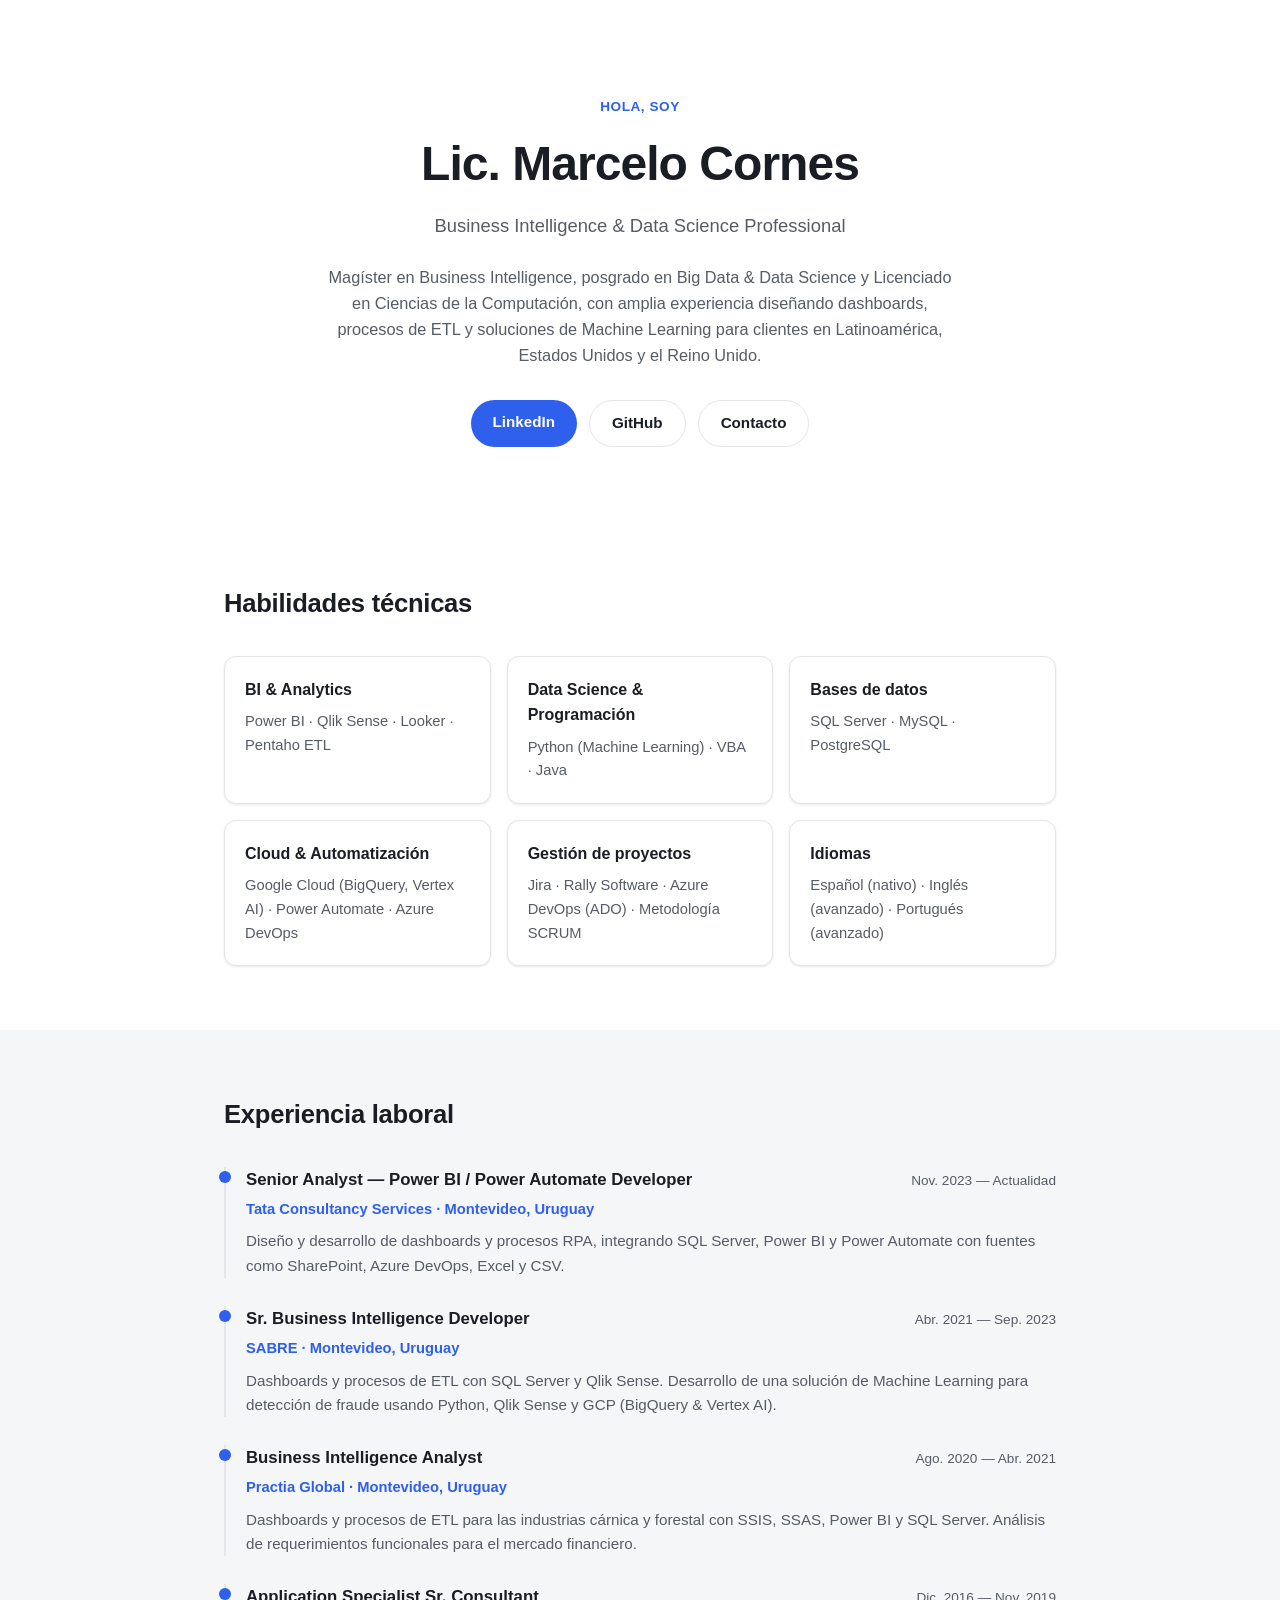
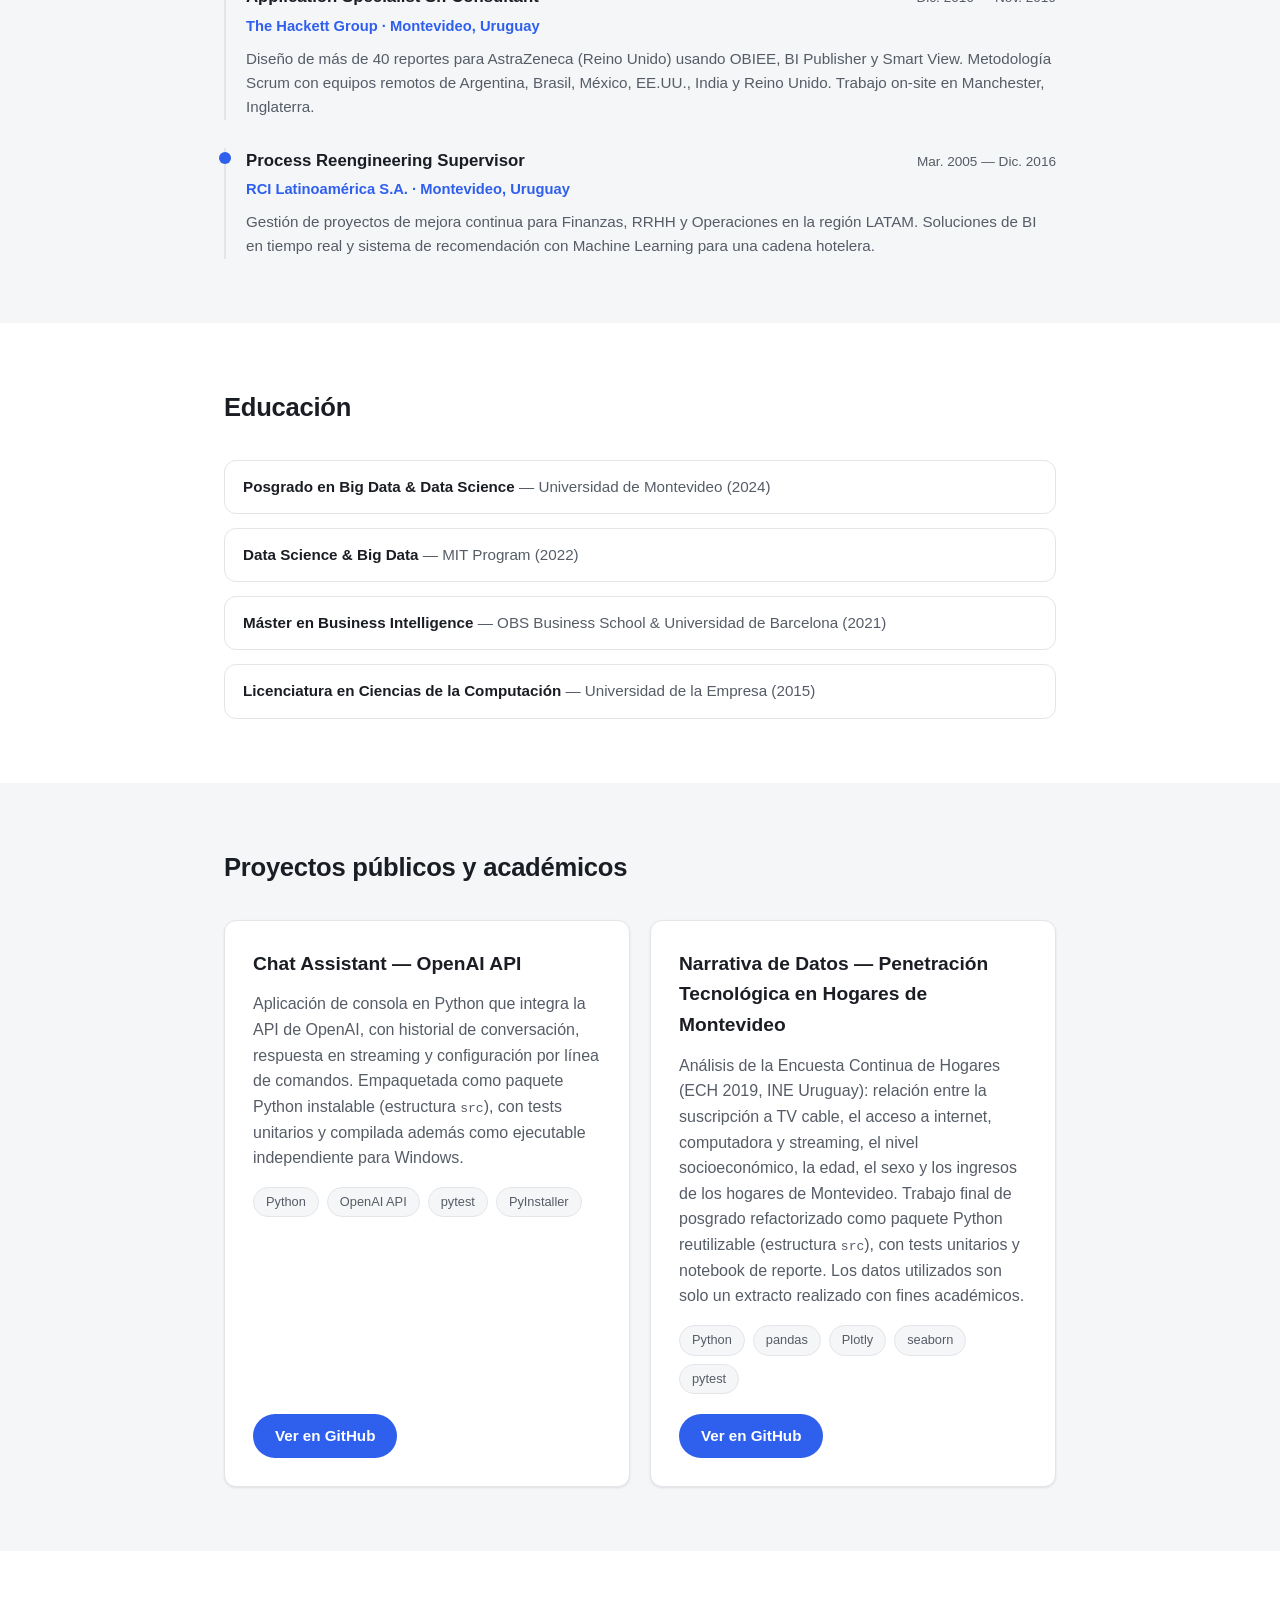
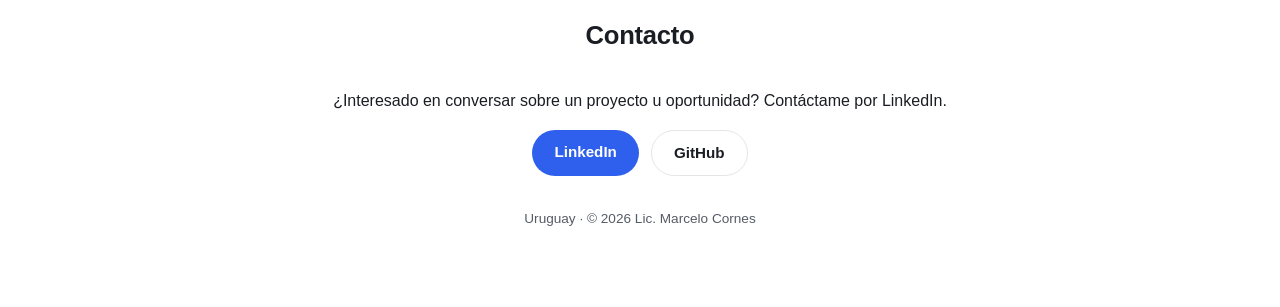
==== index.html @ 31947167 "Update Narrativa de Datos project title and note academic data extract" ====
<!doctype html>
<html lang="es">
<head>
<meta charset="UTF-8" />
<meta name="viewport" content="width=device-width, initial-scale=1.0" />
<title>Lic. Marcelo Cornes — Business Intelligence & Data Science</title>
<meta name="description" content="Portafolio profesional de Lic. Marcelo Cornes — Business Intelligence, Data Science y desarrollo de soluciones de datos." />
<link rel="stylesheet" href="style.css" />
</head>
<body>

<header class="hero">
  <div class="container">
    <p class="eyebrow">Hola, soy</p>
    <h1>Lic. Marcelo Cornes</h1>
    <p class="role">Business Intelligence &amp; Data Science Professional</p>
    <p class="bio">
      Magíster en Business Intelligence, posgrado en Big Data &amp; Data Science y Licenciado en
      Ciencias de la Computación, con amplia experiencia diseñando dashboards,
      procesos de ETL y soluciones de Machine Learning para clientes en Latinoamérica,
      Estados Unidos y el Reino Unido.
    </p>
    <div class="cta">
      <a class="btn btn-primary" href="https://www.linkedin.com/in/lic-marcelo-cornes-20031959" target="_blank" rel="noopener">LinkedIn</a>
      <a class="btn btn-secondary" href="https://github.com/testa10" target="_blank" rel="noopener">GitHub</a>
      <a class="btn btn-secondary" href="#contacto">Contacto</a>
    </div>
  </div>
</header>

<main>

  <section id="skills" class="section">
    <div class="container">
      <h2>Habilidades técnicas</h2>
      <div class="skills-grid">
        <div class="skill-card">
          <h3>BI &amp; Analytics</h3>
          <p>Power BI · Qlik Sense · Looker · Pentaho ETL</p>
        </div>
        <div class="skill-card">
          <h3>Data Science &amp; Programación</h3>
          <p>Python (Machine Learning) · VBA · Java</p>
        </div>
        <div class="skill-card">
          <h3>Bases de datos</h3>
          <p>SQL Server · MySQL · PostgreSQL</p>
        </div>
        <div class="skill-card">
          <h3>Cloud &amp; Automatización</h3>
          <p>Google Cloud (BigQuery, Vertex AI) · Power Automate · Azure DevOps</p>
        </div>
        <div class="skill-card">
          <h3>Gestión de proyectos</h3>
          <p>Jira · Rally Software · Azure DevOps (ADO) · Metodología SCRUM</p>
        </div>
        <div class="skill-card">
          <h3>Idiomas</h3>
          <p>Español (nativo) · Inglés (avanzado) · Portugués (avanzado)</p>
        </div>
      </div>
    </div>
  </section>

  <section id="experience" class="section alt">
    <div class="container">
      <h2>Experiencia laboral</h2>
      <div class="timeline">

        <div class="timeline-item">
          <div class="timeline-header">
            <h3>Senior Analyst — Power BI / Power Automate Developer</h3>
            <span class="timeline-date">Nov. 2023 — Actualidad</span>
          </div>
          <p class="timeline-company">Tata Consultancy Services · Montevideo, Uruguay</p>
          <p>Diseño y desarrollo de dashboards y procesos RPA, integrando SQL Server, Power BI y
             Power Automate con fuentes como SharePoint, Azure DevOps, Excel y CSV.</p>
        </div>

        <div class="timeline-item">
          <div class="timeline-header">
            <h3>Sr. Business Intelligence Developer</h3>
            <span class="timeline-date">Abr. 2021 — Sep. 2023</span>
          </div>
          <p class="timeline-company">SABRE · Montevideo, Uruguay</p>
          <p>Dashboards y procesos de ETL con SQL Server y Qlik Sense. Desarrollo de una solución de
             Machine Learning para detección de fraude usando Python, Qlik Sense y GCP
             (BigQuery &amp; Vertex AI).</p>
        </div>

        <div class="timeline-item">
          <div class="timeline-header">
            <h3>Business Intelligence Analyst</h3>
            <span class="timeline-date">Ago. 2020 — Abr. 2021</span>
          </div>
          <p class="timeline-company">Practia Global · Montevideo, Uruguay</p>
          <p>Dashboards y procesos de ETL para las industrias cárnica y forestal con SSIS, SSAS,
             Power BI y SQL Server. Análisis de requerimientos funcionales para el mercado financiero.</p>
        </div>

        <div class="timeline-item">
          <div class="timeline-header">
            <h3>Application Specialist Sr. Consultant</h3>
            <span class="timeline-date">Dic. 2016 — Nov. 2019</span>
          </div>
          <p class="timeline-company">The Hackett Group · Montevideo, Uruguay</p>
          <p>Diseño de más de 40 reportes para AstraZeneca (Reino Unido) usando OBIEE, BI Publisher
             y Smart View. Metodología Scrum con equipos remotos de Argentina, Brasil, México,
             EE.UU., India y Reino Unido. Trabajo on-site en Manchester, Inglaterra.</p>
        </div>

        <div class="timeline-item">
          <div class="timeline-header">
            <h3>Process Reengineering Supervisor</h3>
            <span class="timeline-date">Mar. 2005 — Dic. 2016</span>
          </div>
          <p class="timeline-company">RCI Latinoamérica S.A. · Montevideo, Uruguay</p>
          <p>Gestión de proyectos de mejora continua para Finanzas, RRHH y Operaciones en la región
             LATAM. Soluciones de BI en tiempo real y sistema de recomendación con Machine Learning
             para una cadena hotelera.</p>
        </div>

      </div>
    </div>
  </section>

  <section id="education" class="section">
    <div class="container">
      <h2>Educación</h2>
      <ul class="education-list">
        <li><strong>Posgrado en Big Data &amp; Data Science</strong> — Universidad de Montevideo (2024)</li>
        <li><strong>Data Science &amp; Big Data</strong> — MIT Program (2022)</li>
        <li><strong>Máster en Business Intelligence</strong> — OBS Business School &amp; Universidad de Barcelona (2021)</li>
        <li><strong>Licenciatura en Ciencias de la Computación</strong> — Universidad de la Empresa (2015)</li>
      </ul>
    </div>
  </section>

  <section id="projects" class="section alt">
    <div class="container">
      <h2>Proyectos públicos y académicos</h2>
      <div class="projects-grid">

        <div class="project-card">
          <h3>Chat Assistant — OpenAI API</h3>
          <p>
            Aplicación de consola en Python que integra la API de OpenAI, con historial de
            conversación, respuesta en streaming y configuración por línea de comandos.
            Empaquetada como paquete Python instalable (estructura <code>src</code>), con tests
            unitarios y compilada además como ejecutable independiente para Windows.
          </p>
          <div class="tags">
            <span>Python</span>
            <span>OpenAI API</span>
            <span>pytest</span>
            <span>PyInstaller</span>
          </div>
          <a class="btn btn-primary" href="https://github.com/testa10/open_ai_chat_assistant" target="_blank" rel="noopener">
            Ver en GitHub
          </a>
        </div>

        <div class="project-card">
          <h3>Narrativa de Datos — Penetración Tecnológica en Hogares de Montevideo</h3>
          <p>
            Análisis de la Encuesta Continua de Hogares (ECH 2019, INE Uruguay): relación entre
            la suscripción a TV cable, el acceso a internet, computadora y streaming, el nivel
            socioeconómico, la edad, el sexo y los ingresos de los hogares de Montevideo. Trabajo
            final de posgrado refactorizado como paquete Python reutilizable (estructura <code>src</code>),
            con tests unitarios y notebook de reporte. Los datos utilizados son solo un extracto
            realizado con fines académicos.
          </p>
          <div class="tags">
            <span>Python</span>
            <span>pandas</span>
            <span>Plotly</span>
            <span>seaborn</span>
            <span>pytest</span>
          </div>
          <a class="btn btn-primary" href="https://github.com/testa10/narrativa-datos" target="_blank" rel="noopener">
            Ver en GitHub
          </a>
        </div>

      </div>
    </div>
  </section>

</main>

<footer id="contacto" class="section">
  <div class="container">
    <h2>Contacto</h2>
    <p>¿Interesado en conversar sobre un proyecto u oportunidad? Contáctame por LinkedIn.</p>
    <div class="cta">
      <a class="btn btn-primary" href="https://www.linkedin.com/in/lic-marcelo-cornes-20031959" target="_blank" rel="noopener">LinkedIn</a>
      <a class="btn btn-secondary" href="https://github.com/testa10" target="_blank" rel="noopener">GitHub</a>
    </div>
    <p class="footer-note">Uruguay · &copy; <span id="year"></span> Lic. Marcelo Cornes</p>
  </div>
</footer>

<script>
  document.getElementById("year").textContent = new Date().getFullYear();
</script>

</body>
</html>
---- style.css ----
:root {
  --bg: #ffffff;
  --bg-alt: #f5f6f8;
  --text: #1a1d23;
  --text-muted: #565c66;
  --accent: #2f5fed;
  --accent-text: #ffffff;
  --border: #e3e5e9;
  --card-bg: #ffffff;
  --shadow: 0 1px 3px rgba(0, 0, 0, 0.06), 0 1px 2px rgba(0, 0, 0, 0.04);
  --radius: 12px;
  --max-width: 880px;
}

@media (prefers-color-scheme: dark) {
  :root {
    --bg: #0f1115;
    --bg-alt: #161922;
    --text: #eceef2;
    --text-muted: #a2a8b4;
    --accent: #6b8cff;
    --accent-text: #0f1115;
    --border: #262a35;
    --card-bg: #1a1e28;
    --shadow: 0 1px 3px rgba(0, 0, 0, 0.4), 0 1px 2px rgba(0, 0, 0, 0.3);
  }
}

* {
  box-sizing: border-box;
}

html {
  scroll-behavior: smooth;
}

body {
  margin: 0;
  font-family: -apple-system, BlinkMacSystemFont, "Segoe UI", Roboto, Helvetica, Arial, sans-serif;
  background: var(--bg);
  color: var(--text);
  line-height: 1.6;
  -webkit-font-smoothing: antialiased;
}

.container {
  max-width: var(--max-width);
  margin: 0 auto;
  padding: 0 24px;
}

/* Hero */

.hero {
  padding: 96px 0 72px;
  text-align: center;
}

.eyebrow {
  color: var(--accent);
  font-weight: 600;
  letter-spacing: 0.04em;
  text-transform: uppercase;
  font-size: 0.85rem;
  margin: 0 0 8px;
}

.hero h1 {
  font-size: clamp(2rem, 5vw, 3rem);
  margin: 0 0 8px;
  font-weight: 700;
  letter-spacing: -0.02em;
}

.role {
  font-size: 1.15rem;
  color: var(--text-muted);
  margin: 0 0 24px;
  font-weight: 500;
}

.bio {
  max-width: 640px;
  margin: 0 auto 32px;
  color: var(--text-muted);
  font-size: 1.02rem;
}

.cta {
  display: flex;
  gap: 12px;
  justify-content: center;
  flex-wrap: wrap;
}

.btn {
  display: inline-block;
  padding: 10px 22px;
  border-radius: 999px;
  text-decoration: none;
  font-weight: 600;
  font-size: 0.95rem;
  transition: transform 0.15s ease, opacity 0.15s ease;
}

.btn:hover {
  transform: translateY(-1px);
  opacity: 0.92;
}

.btn-primary {
  background: var(--accent);
  color: var(--accent-text);
}

.btn-secondary {
  background: transparent;
  color: var(--text);
  border: 1px solid var(--border);
}

/* Sections */

.section {
  padding: 64px 0;
}

.section.alt {
  background: var(--bg-alt);
}

.section h2 {
  font-size: 1.6rem;
  margin: 0 0 32px;
  font-weight: 700;
  letter-spacing: -0.01em;
}

/* Skills */

.skills-grid {
  display: grid;
  grid-template-columns: repeat(auto-fit, minmax(220px, 1fr));
  gap: 16px;
}

.skill-card {
  background: var(--card-bg);
  border: 1px solid var(--border);
  border-radius: var(--radius);
  padding: 20px;
  box-shadow: var(--shadow);
}

.skill-card h3 {
  margin: 0 0 8px;
  font-size: 1rem;
  font-weight: 600;
}

.skill-card p {
  margin: 0;
  color: var(--text-muted);
  font-size: 0.92rem;
}

/* Timeline */

.timeline {
  display: flex;
  flex-direction: column;
  gap: 28px;
}

.timeline-item {
  border-left: 2px solid var(--border);
  padding-left: 20px;
  position: relative;
}

.timeline-item::before {
  content: "";
  position: absolute;
  left: -7px;
  top: 4px;
  width: 12px;
  height: 12px;
  border-radius: 50%;
  background: var(--accent);
}

.timeline-header {
  display: flex;
  flex-wrap: wrap;
  justify-content: space-between;
  align-items: baseline;
  gap: 8px;
}

.timeline-header h3 {
  margin: 0;
  font-size: 1.05rem;
  font-weight: 600;
}

.timeline-date {
  color: var(--text-muted);
  font-size: 0.85rem;
  white-space: nowrap;
}

.timeline-company {
  margin: 4px 0 8px;
  color: var(--accent);
  font-weight: 600;
  font-size: 0.92rem;
}

.timeline-item p:not(.timeline-company) {
  margin: 0;
  color: var(--text-muted);
  font-size: 0.95rem;
}

/* Education */

.education-list {
  list-style: none;
  margin: 0;
  padding: 0;
  display: flex;
  flex-direction: column;
  gap: 14px;
}

.education-list li {
  padding: 14px 18px;
  background: var(--card-bg);
  border: 1px solid var(--border);
  border-radius: var(--radius);
  font-size: 0.95rem;
  color: var(--text-muted);
}

.education-list strong {
  color: var(--text);
}

/* Project cards */

.projects-grid {
  display: grid;
  grid-template-columns: repeat(auto-fit, minmax(320px, 1fr));
  gap: 20px;
}

.project-card {
  background: var(--card-bg);
  border: 1px solid var(--border);
  border-radius: var(--radius);
  padding: 28px;
  box-shadow: var(--shadow);
  display: flex;
  flex-direction: column;
}

.project-card .btn {
  align-self: flex-start;
  margin-top: auto;
}

.project-card h3 {
  margin: 0 0 12px;
  font-size: 1.2rem;
}

.project-card p {
  color: var(--text-muted);
  margin: 0 0 16px;
}

.tags {
  display: flex;
  flex-wrap: wrap;
  gap: 8px;
  margin-bottom: 20px;
}

.tags span {
  background: var(--bg-alt);
  border: 1px solid var(--border);
  padding: 4px 12px;
  border-radius: 999px;
  font-size: 0.8rem;
  color: var(--text-muted);
}

/* Footer */

footer {
  text-align: center;
}

.footer-note {
  margin-top: 32px;
  color: var(--text-muted);
  font-size: 0.85rem;
}
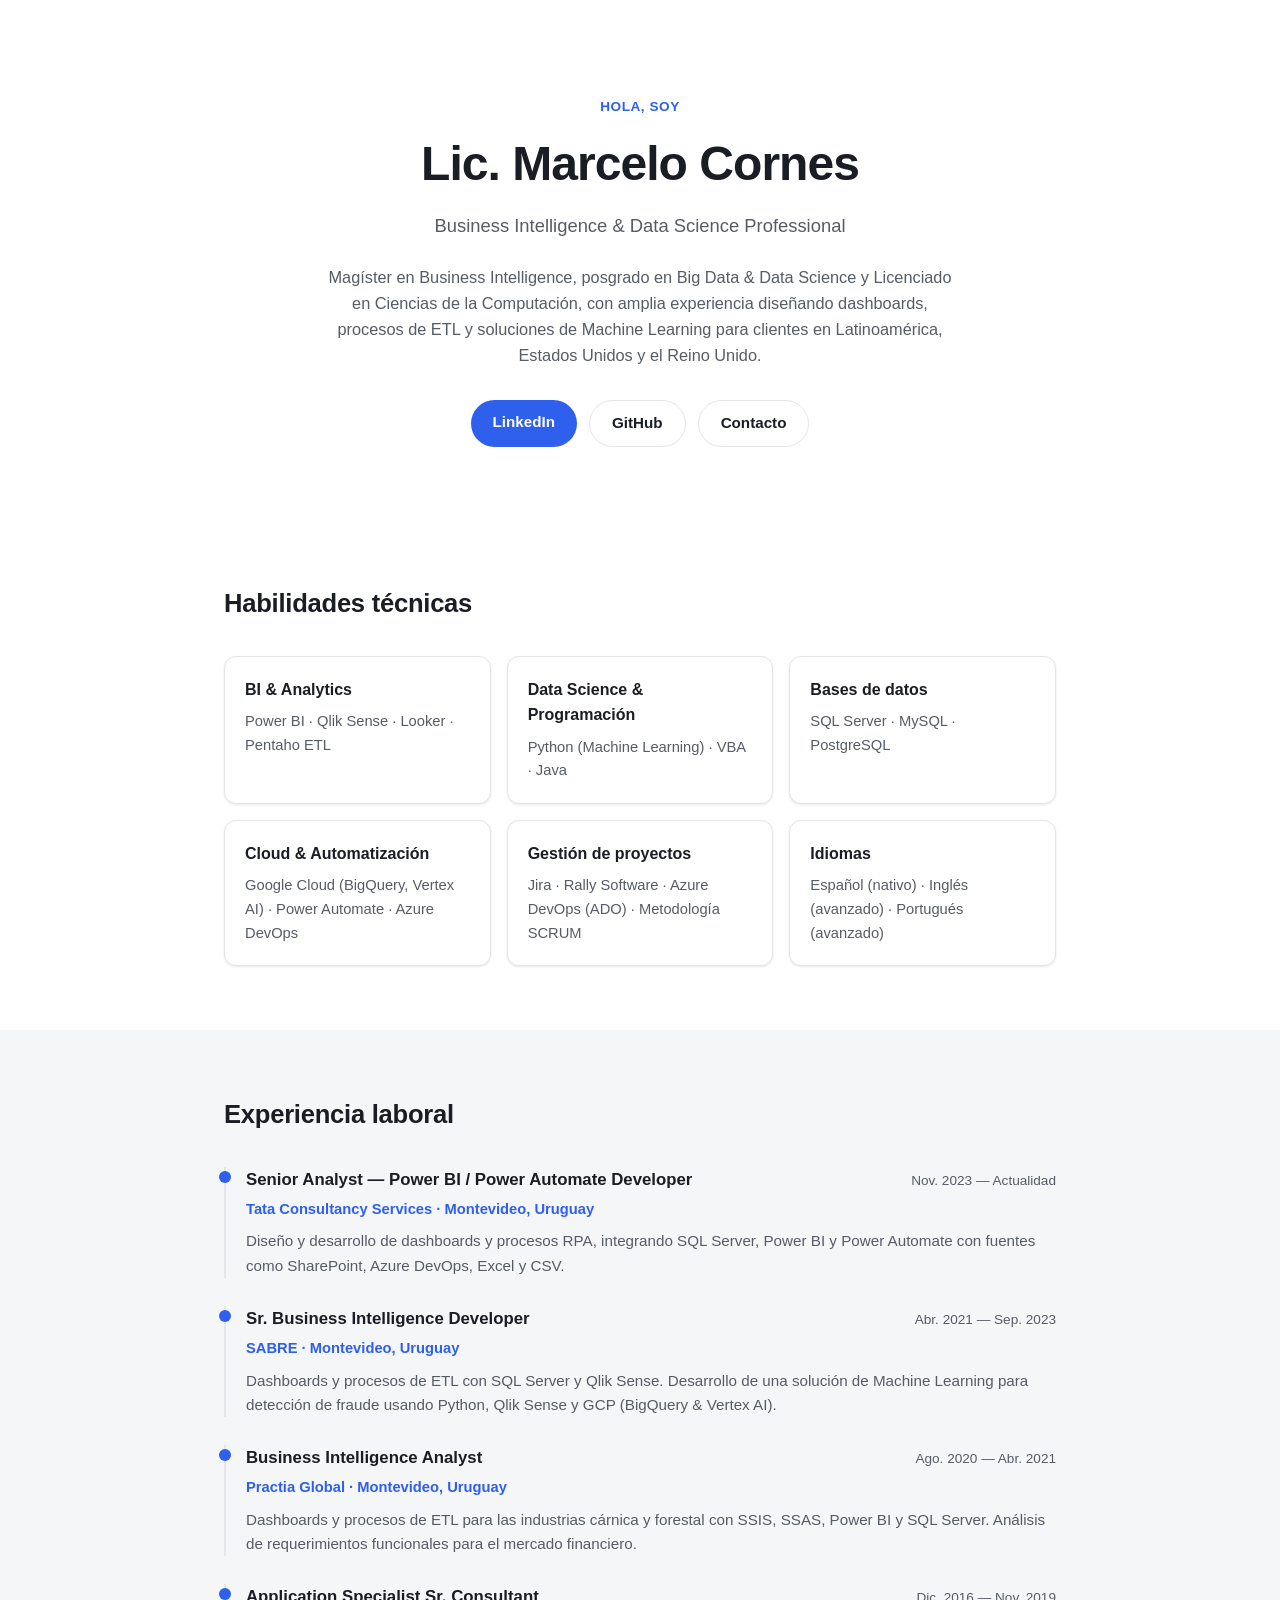
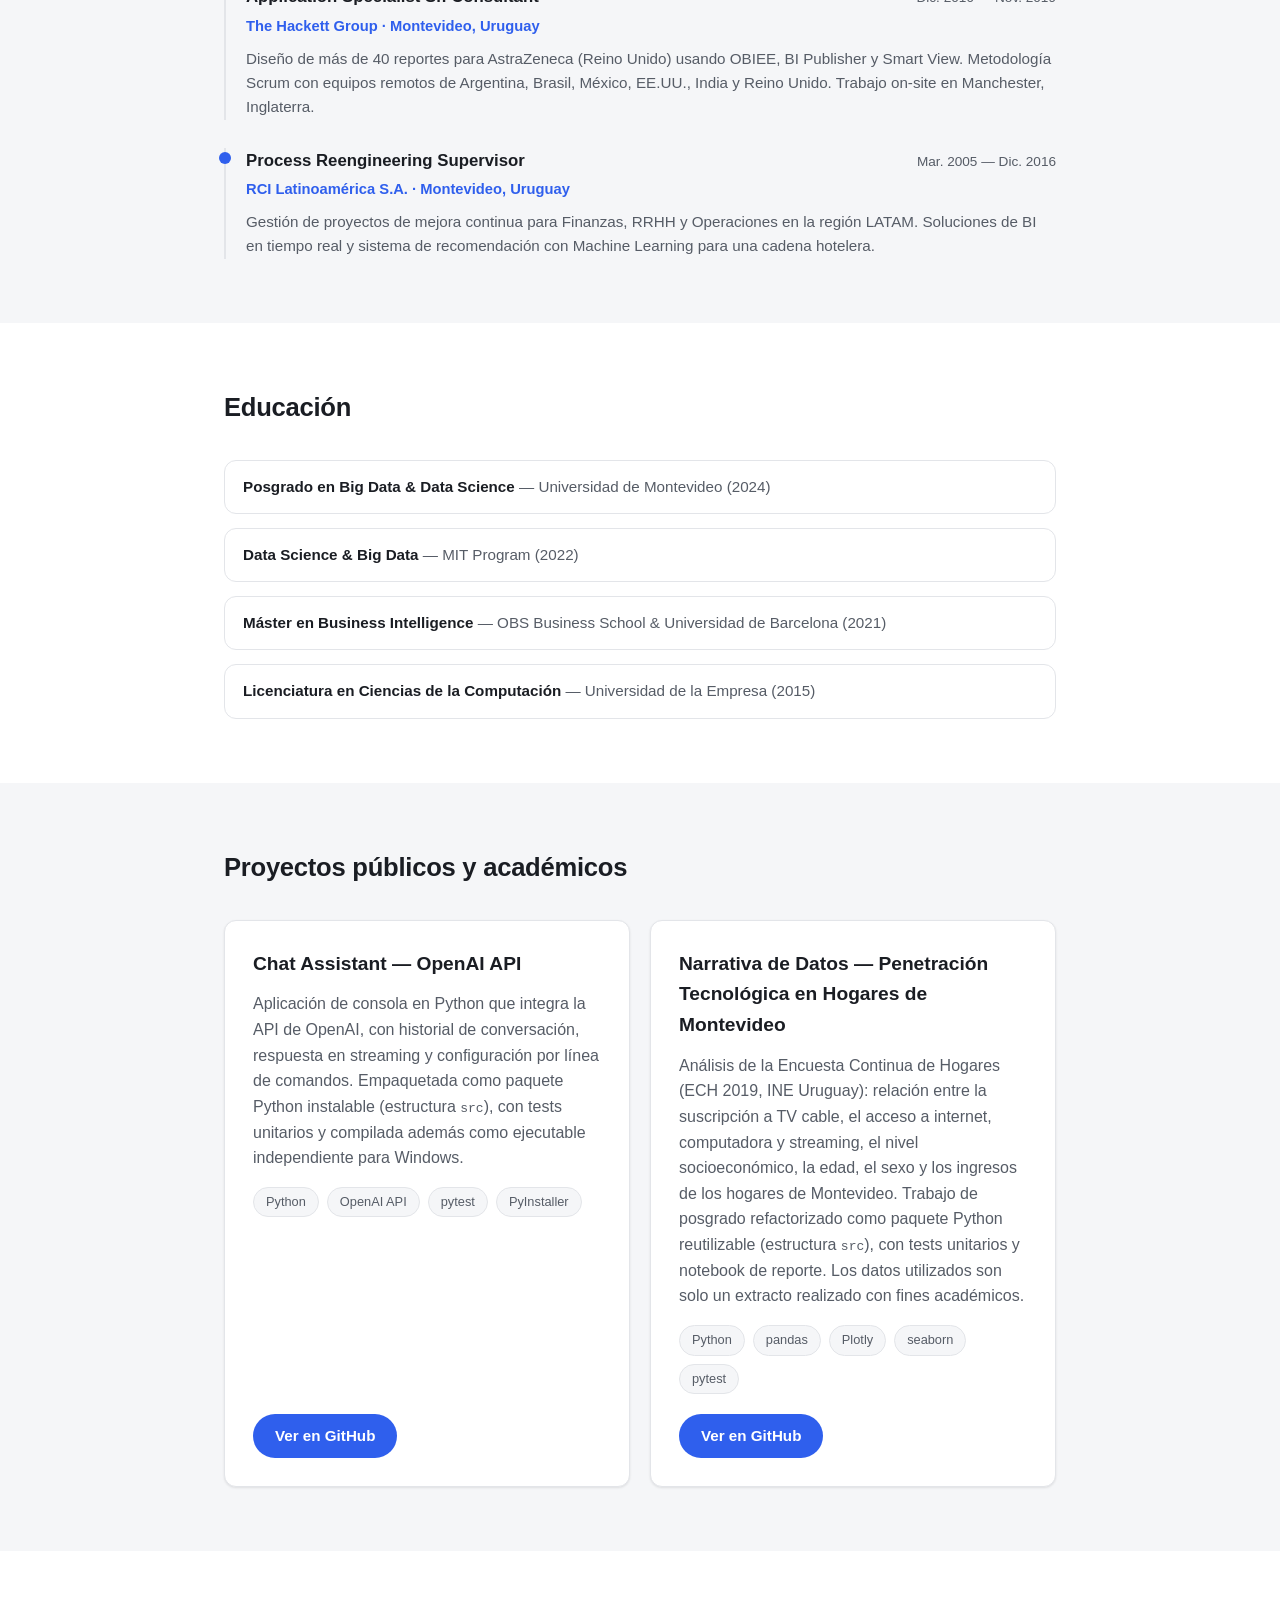
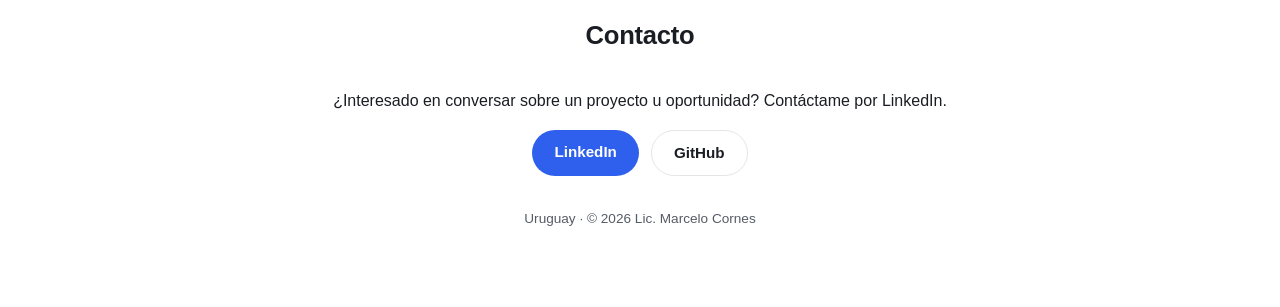
==== commit fef91132: "Cambiar 'trabajo final de posgrado' por 'trabajo de posgrado' en la descripcion" ====
--- a/index.html
+++ b/index.html
@@ -166,7 +166,7 @@
             Análisis de la Encuesta Continua de Hogares (ECH 2019, INE Uruguay): relación entre
             la suscripción a TV cable, el acceso a internet, computadora y streaming, el nivel
             socioeconómico, la edad, el sexo y los ingresos de los hogares de Montevideo. Trabajo
-            final de posgrado refactorizado como paquete Python reutilizable (estructura <code>src</code>),
+            de posgrado refactorizado como paquete Python reutilizable (estructura <code>src</code>),
             con tests unitarios y notebook de reporte. Los datos utilizados son solo un extracto
             realizado con fines académicos.
           </p>
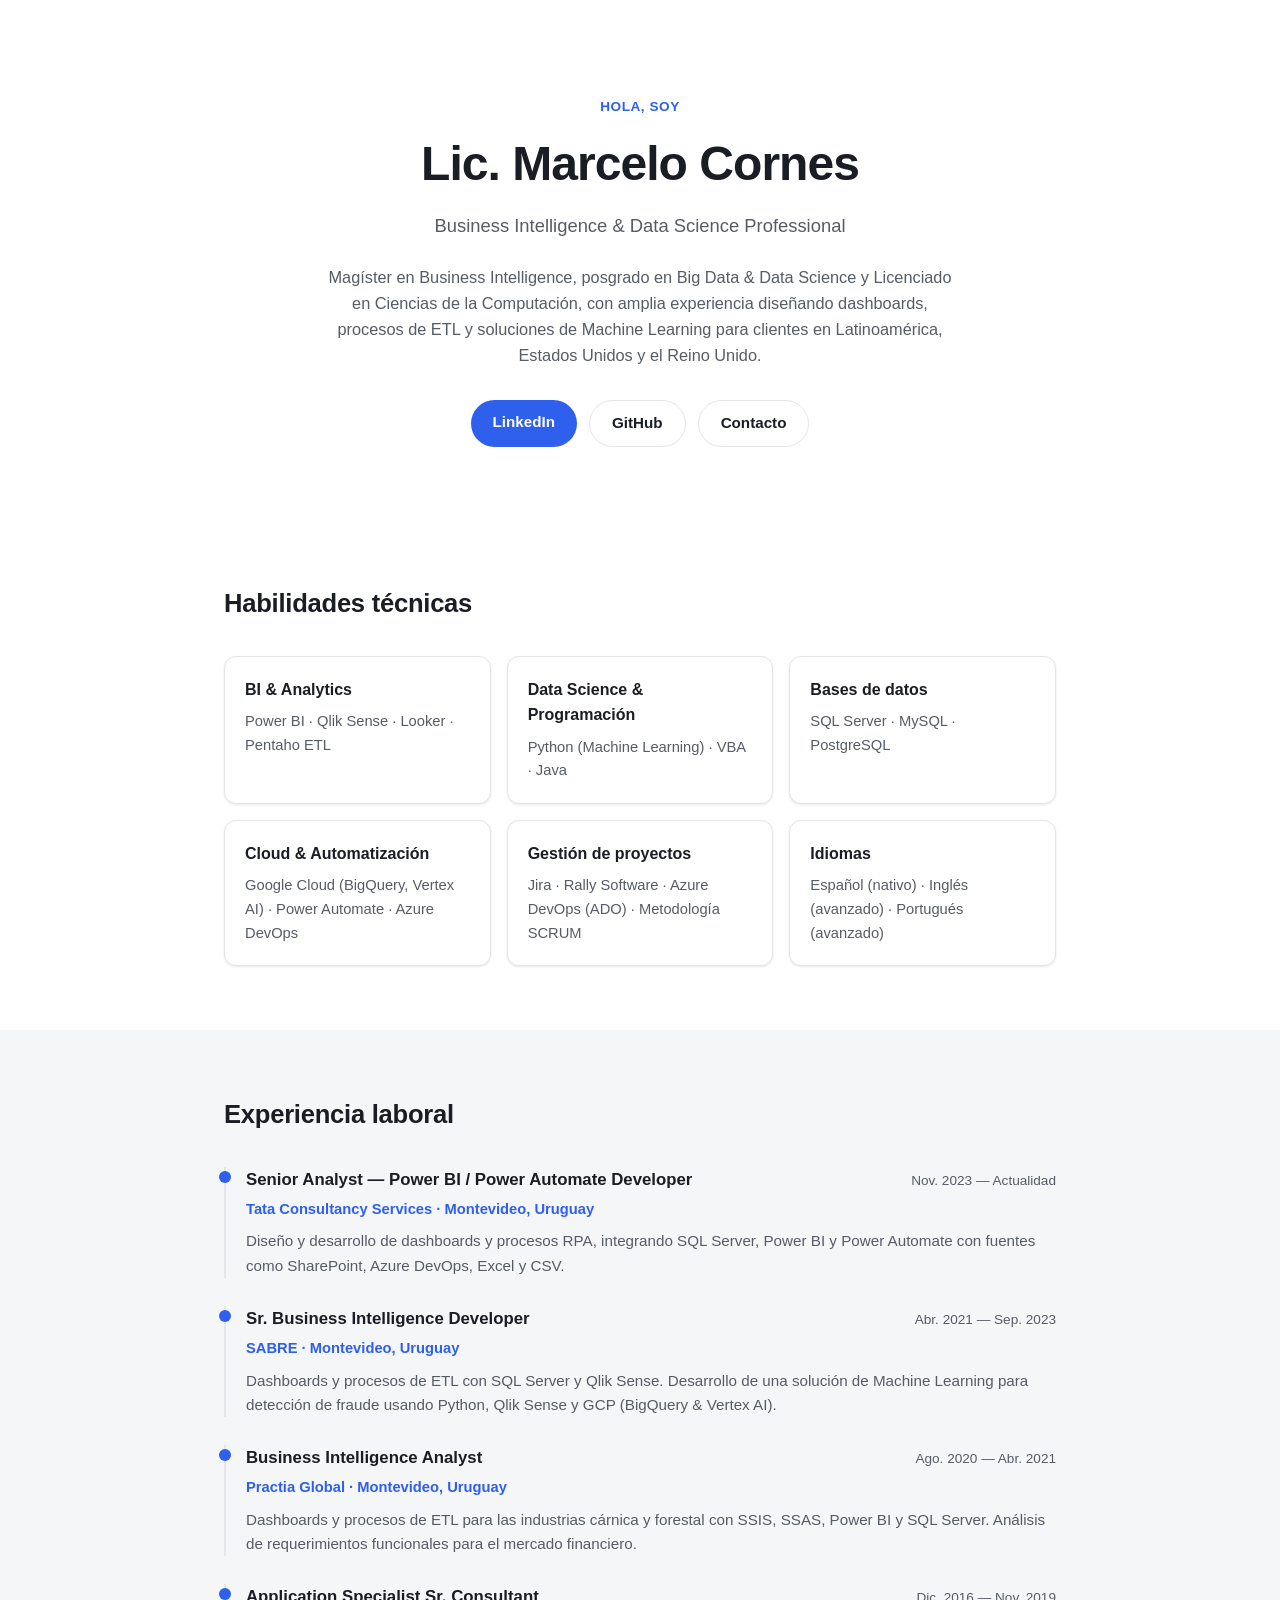
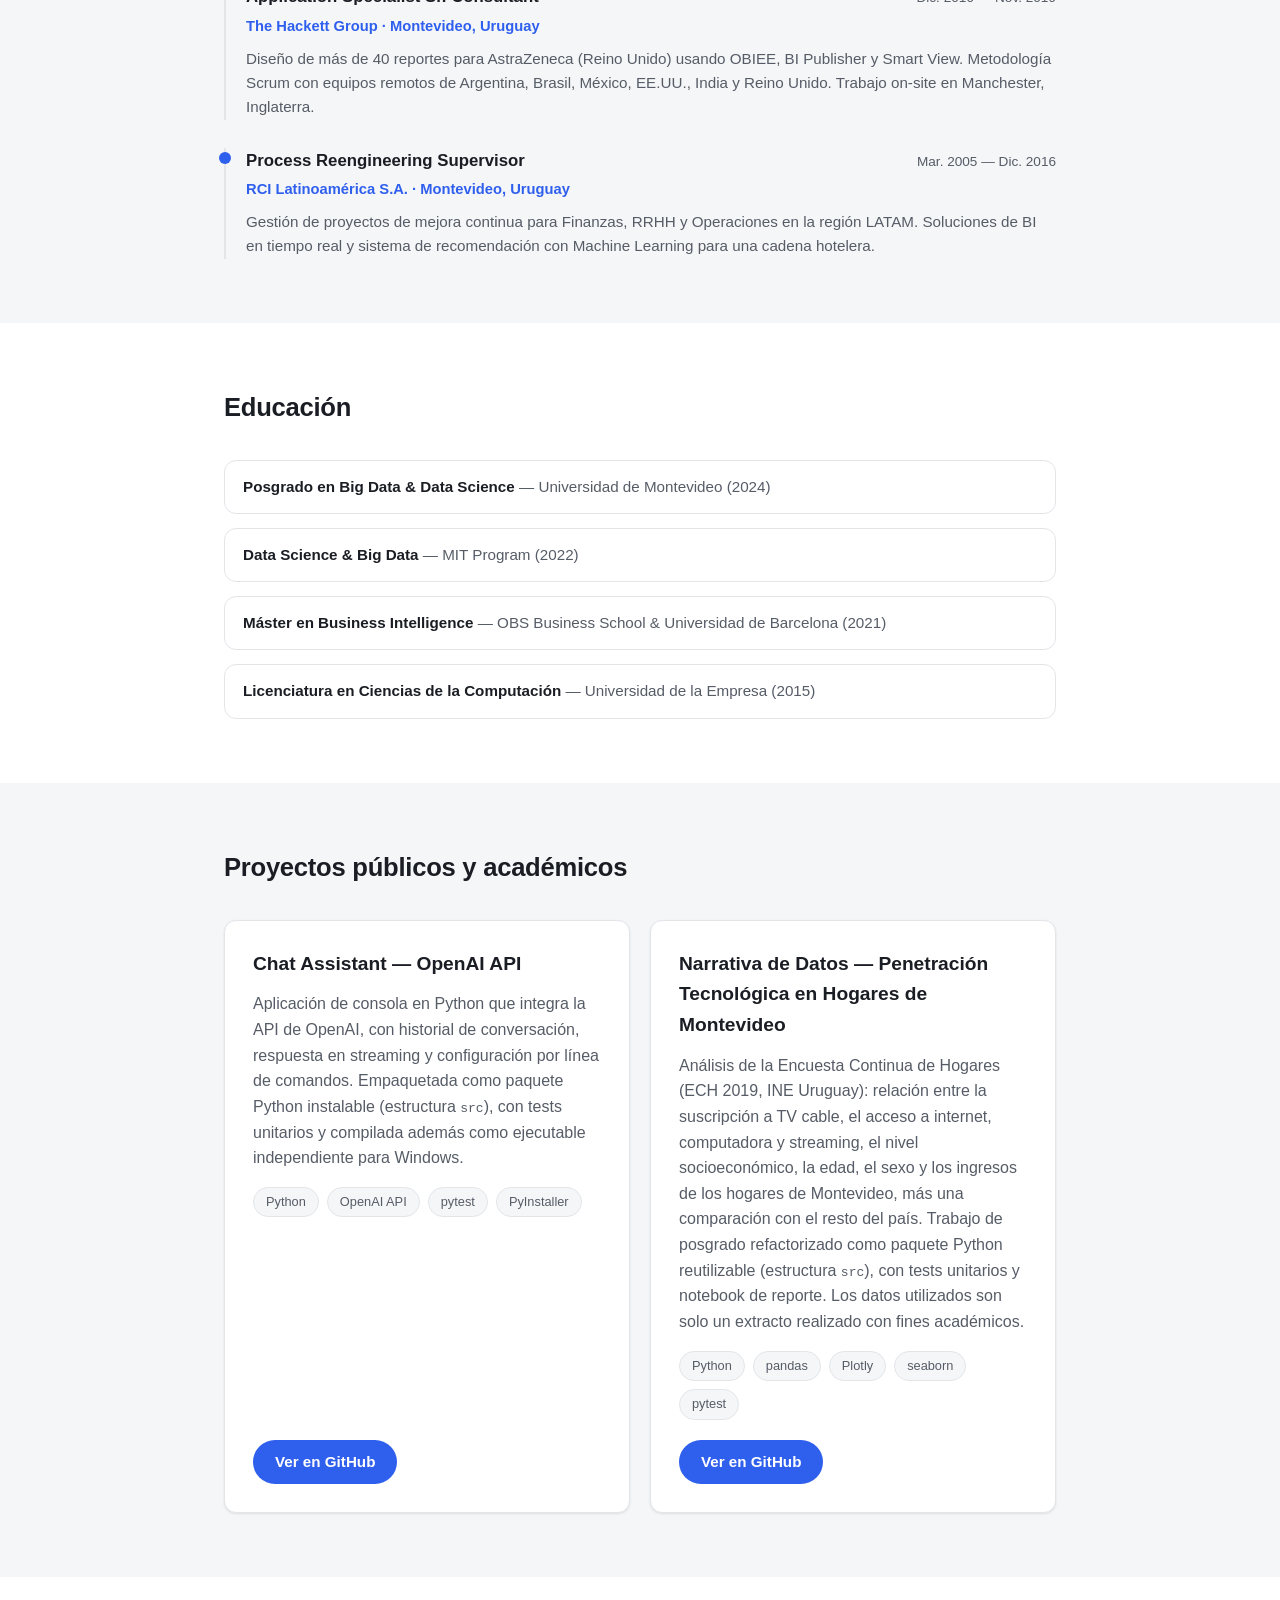
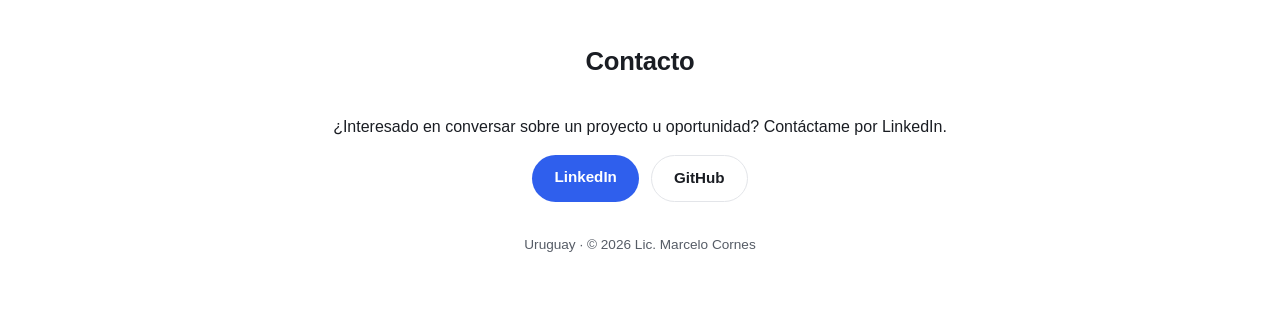
==== commit 919dbfe2: "Mencionar la comparacion con el resto del pais en la descripcion del proyecto" ====
--- a/index.html
+++ b/index.html
@@ -165,8 +165,9 @@
           <p>
             Análisis de la Encuesta Continua de Hogares (ECH 2019, INE Uruguay): relación entre
             la suscripción a TV cable, el acceso a internet, computadora y streaming, el nivel
-            socioeconómico, la edad, el sexo y los ingresos de los hogares de Montevideo. Trabajo
-            de posgrado refactorizado como paquete Python reutilizable (estructura <code>src</code>),
+            socioeconómico, la edad, el sexo y los ingresos de los hogares de Montevideo, más una
+            comparación con el resto del país. Trabajo de posgrado refactorizado como paquete
+            Python reutilizable (estructura <code>src</code>),
             con tests unitarios y notebook de reporte. Los datos utilizados son solo un extracto
             realizado con fines académicos.
           </p>
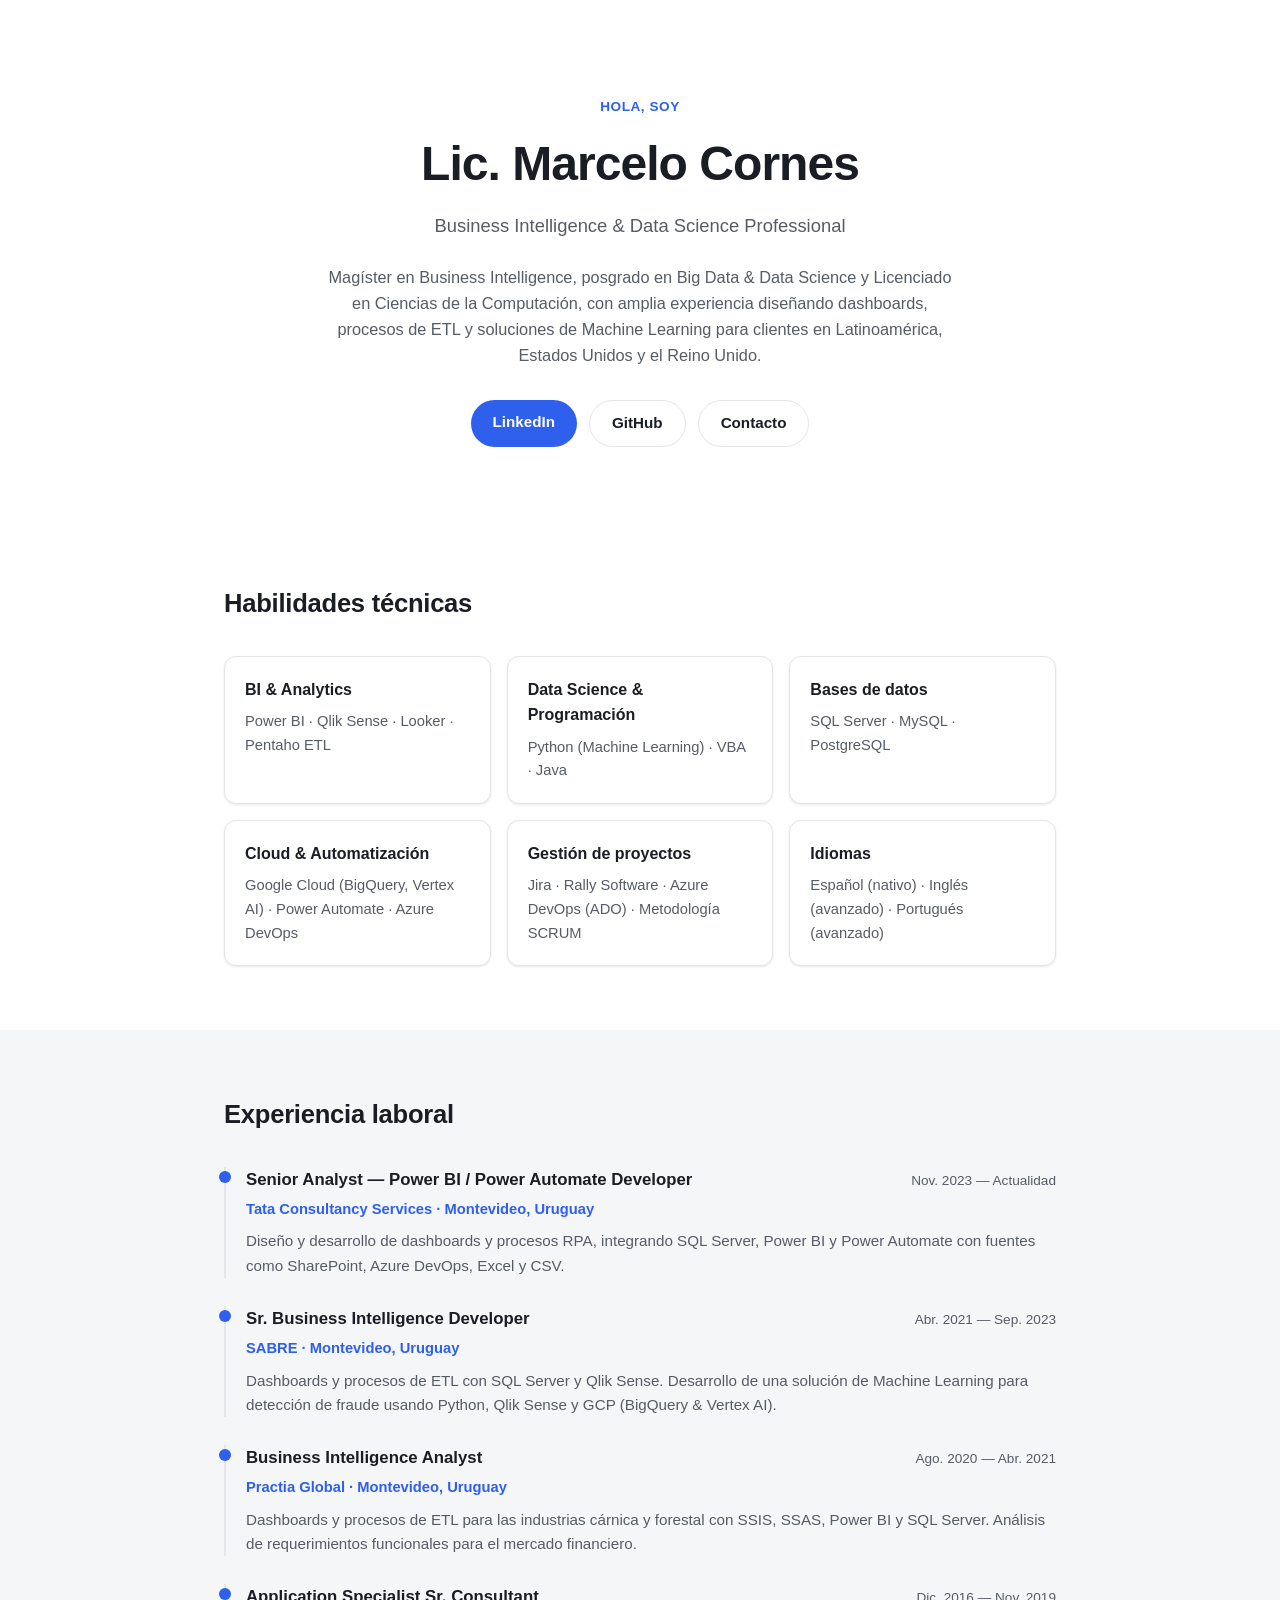
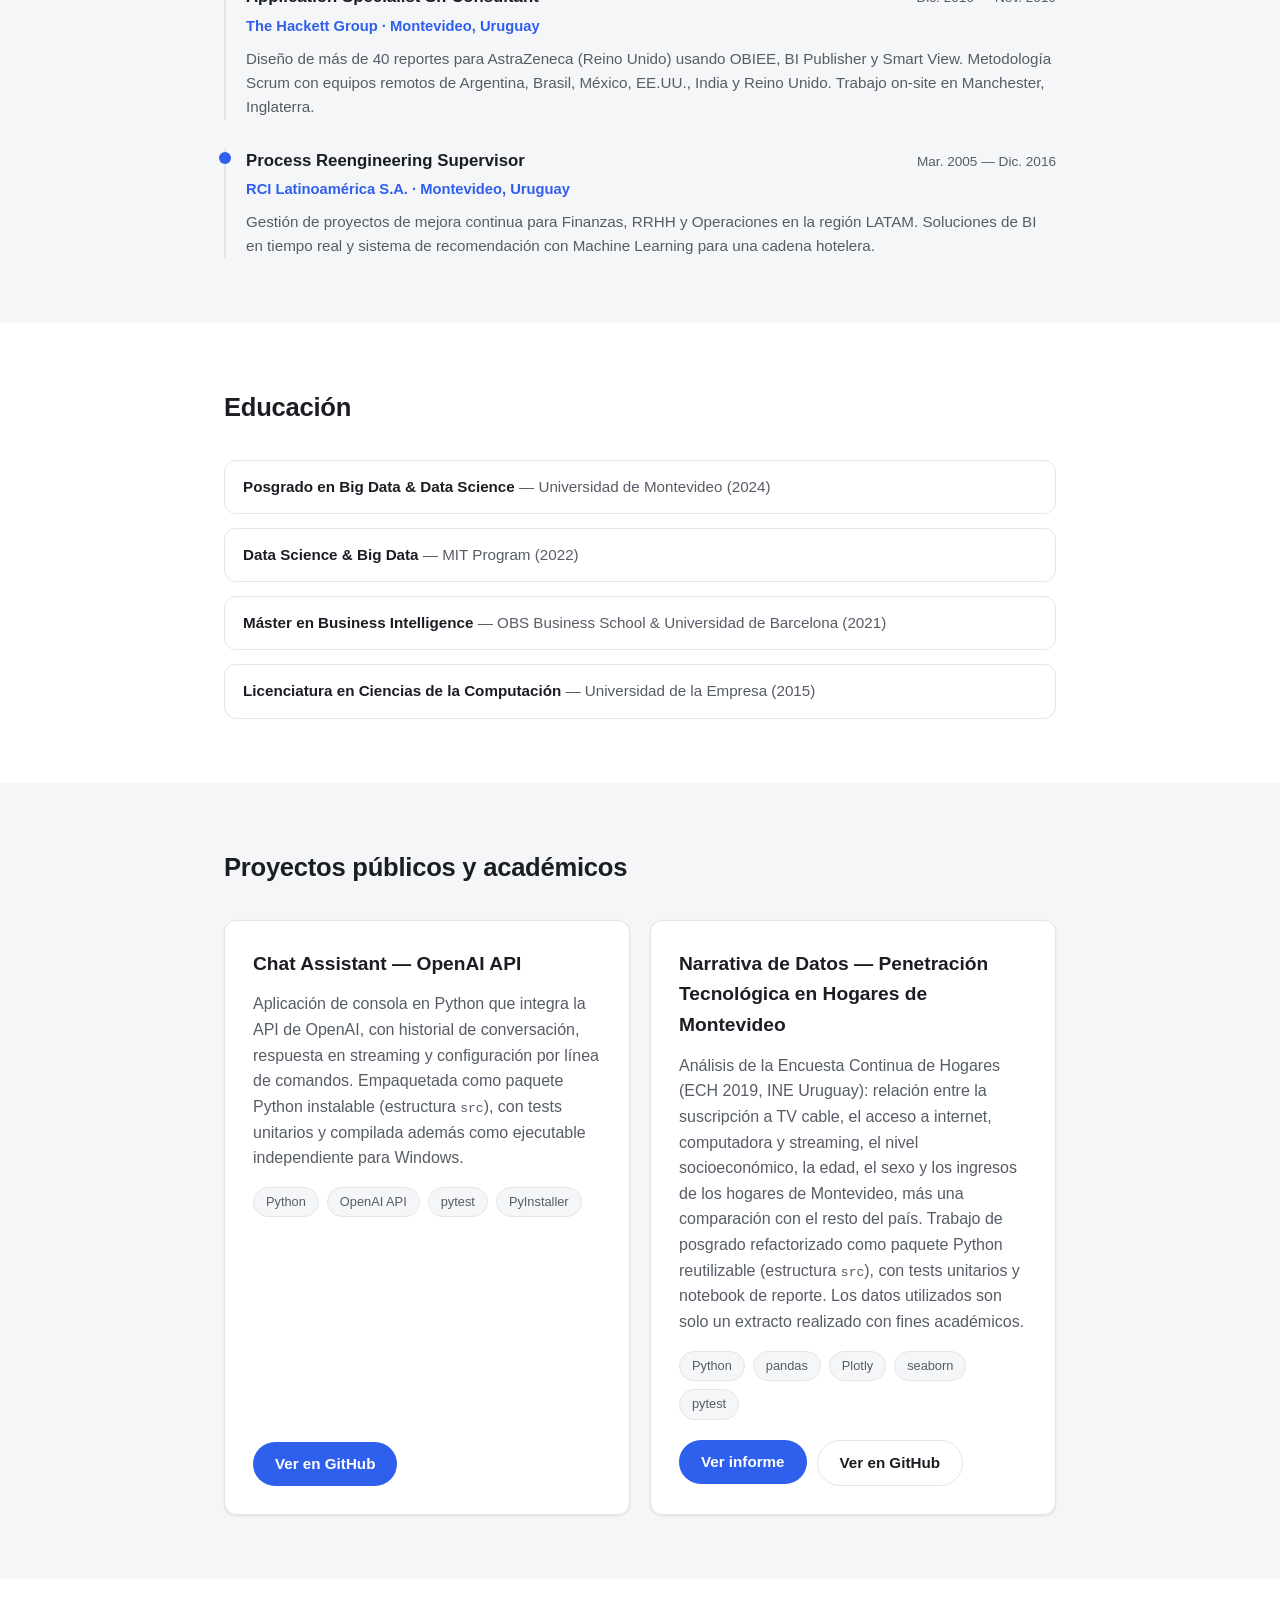
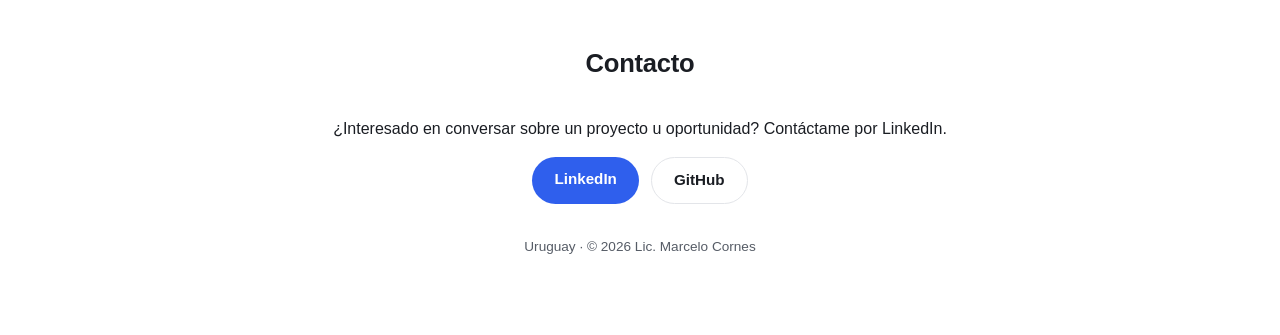
==== commit 067c003e: "Agregar informe HTML de Narrativa de Datos (sin codigo, solo analisis y graficos) Genera un reporte " ====
--- a/index.html
+++ b/index.html
@@ -21,7 +21,7 @@
       Estados Unidos y el Reino Unido.
     </p>
     <div class="cta">
-      <a class="btn btn-primary" href="https://www.linkedin.com/in/lic-marcelo-cornes-20031959" target="_blank" rel="noopener">LinkedIn</a>
+      <a class="btn btn-primary" href="https://www.linkedin.com/in/lic-marcelo-cornes-lucas-20031959" target="_blank" rel="noopener">LinkedIn</a>
       <a class="btn btn-secondary" href="https://github.com/testa10" target="_blank" rel="noopener">GitHub</a>
       <a class="btn btn-secondary" href="#contacto">Contacto</a>
     </div>
@@ -155,9 +155,11 @@
             <span>pytest</span>
             <span>PyInstaller</span>
           </div>
-          <a class="btn btn-primary" href="https://github.com/testa10/open_ai_chat_assistant" target="_blank" rel="noopener">
-            Ver en GitHub
-          </a>
+          <div class="card-actions">
+            <a class="btn btn-primary" href="https://github.com/testa10/open_ai_chat_assistant" target="_blank" rel="noopener">
+              Ver en GitHub
+            </a>
+          </div>
         </div>
 
         <div class="project-card">
@@ -178,9 +180,14 @@
             <span>seaborn</span>
             <span>pytest</span>
           </div>
-          <a class="btn btn-primary" href="https://github.com/testa10/narrativa-datos" target="_blank" rel="noopener">
-            Ver en GitHub
-          </a>
+          <div class="card-actions">
+            <a class="btn btn-primary" href="narrativa-datos-informe.html">
+              Ver informe
+            </a>
+            <a class="btn btn-secondary" href="https://github.com/testa10/narrativa-datos" target="_blank" rel="noopener">
+              Ver en GitHub
+            </a>
+          </div>
         </div>
 
       </div>
@@ -194,7 +201,7 @@
     <h2>Contacto</h2>
     <p>¿Interesado en conversar sobre un proyecto u oportunidad? Contáctame por LinkedIn.</p>
     <div class="cta">
-      <a class="btn btn-primary" href="https://www.linkedin.com/in/lic-marcelo-cornes-20031959" target="_blank" rel="noopener">LinkedIn</a>
+      <a class="btn btn-primary" href="https://www.linkedin.com/in/lic-marcelo-cornes-lucas-20031959" target="_blank" rel="noopener">LinkedIn</a>
       <a class="btn btn-secondary" href="https://github.com/testa10" target="_blank" rel="noopener">GitHub</a>
     </div>
     <p class="footer-note">Uruguay · &copy; <span id="year"></span> Lic. Marcelo Cornes</p>
--- a/style.css
+++ b/style.css
@@ -266,6 +266,12 @@
 
 .project-card .btn {
   align-self: flex-start;
+}
+
+.project-card .card-actions {
+  display: flex;
+  gap: 10px;
+  flex-wrap: wrap;
   margin-top: auto;
 }
 
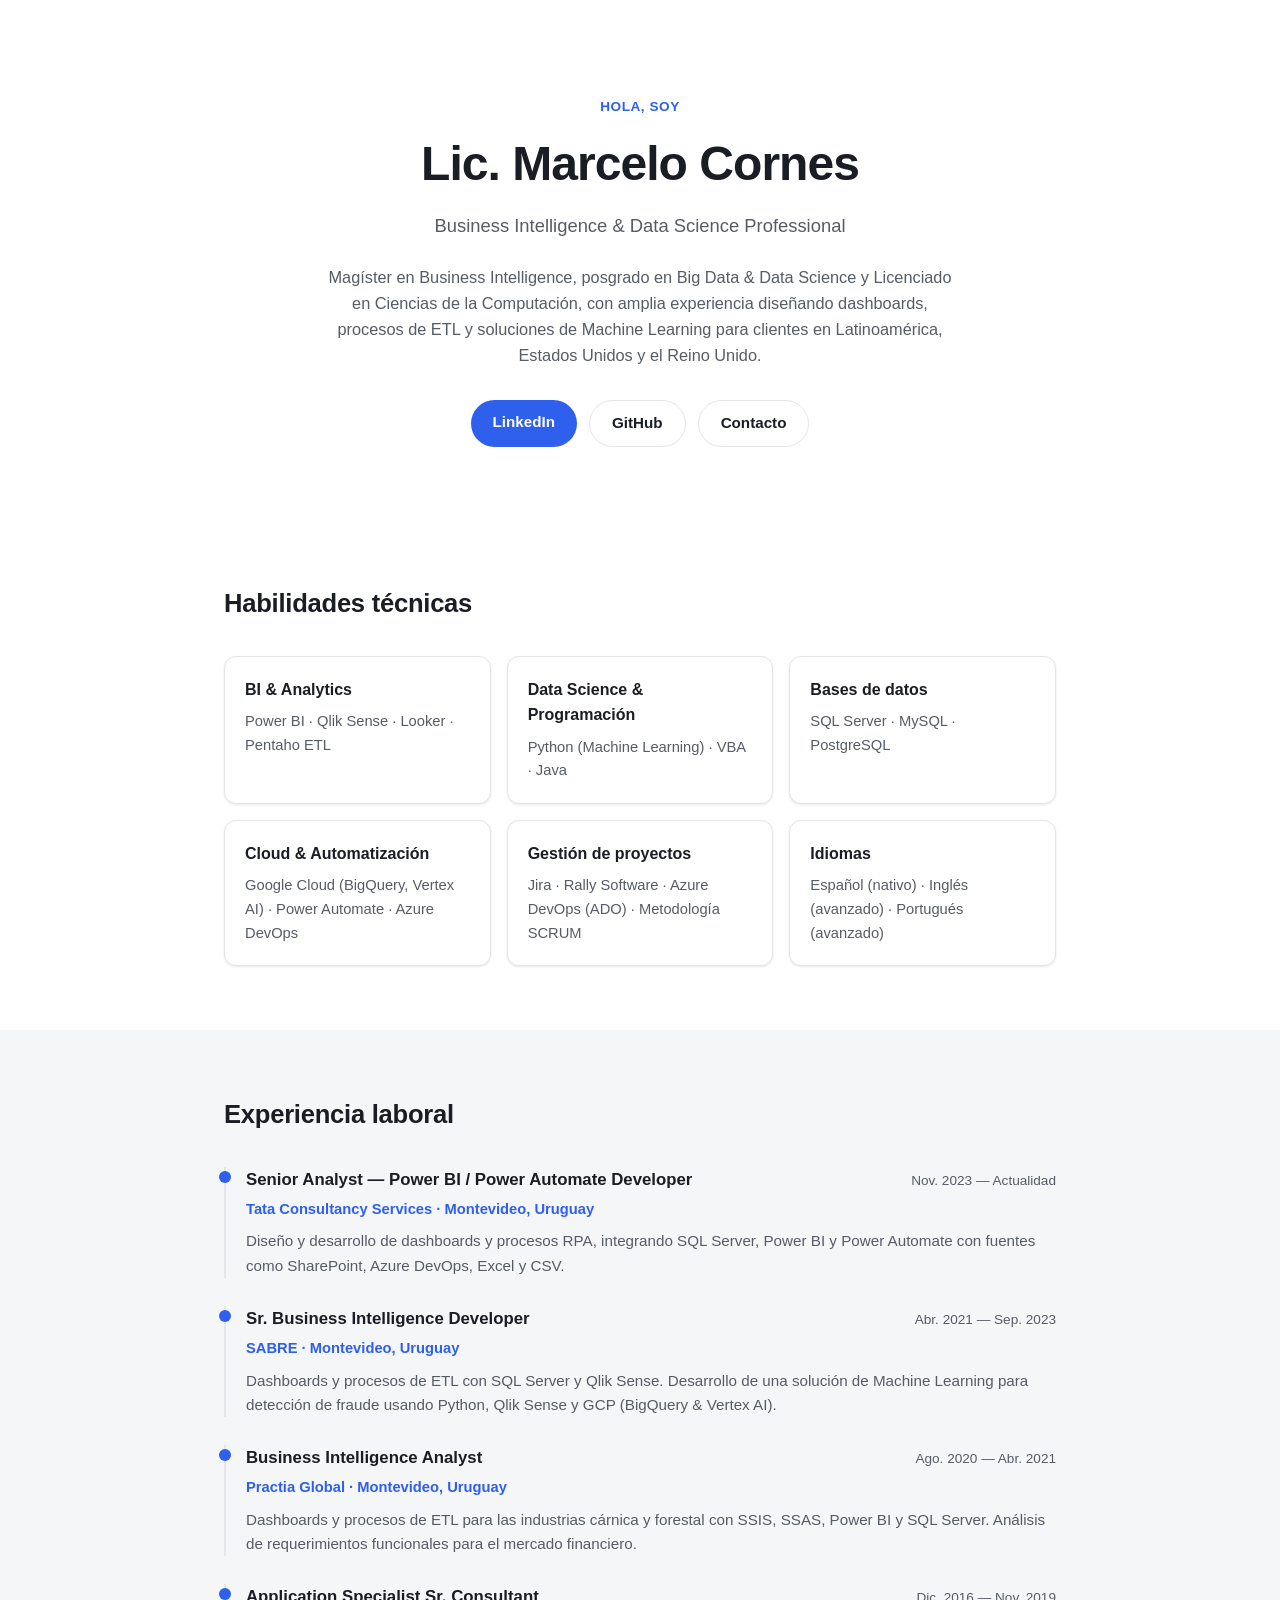
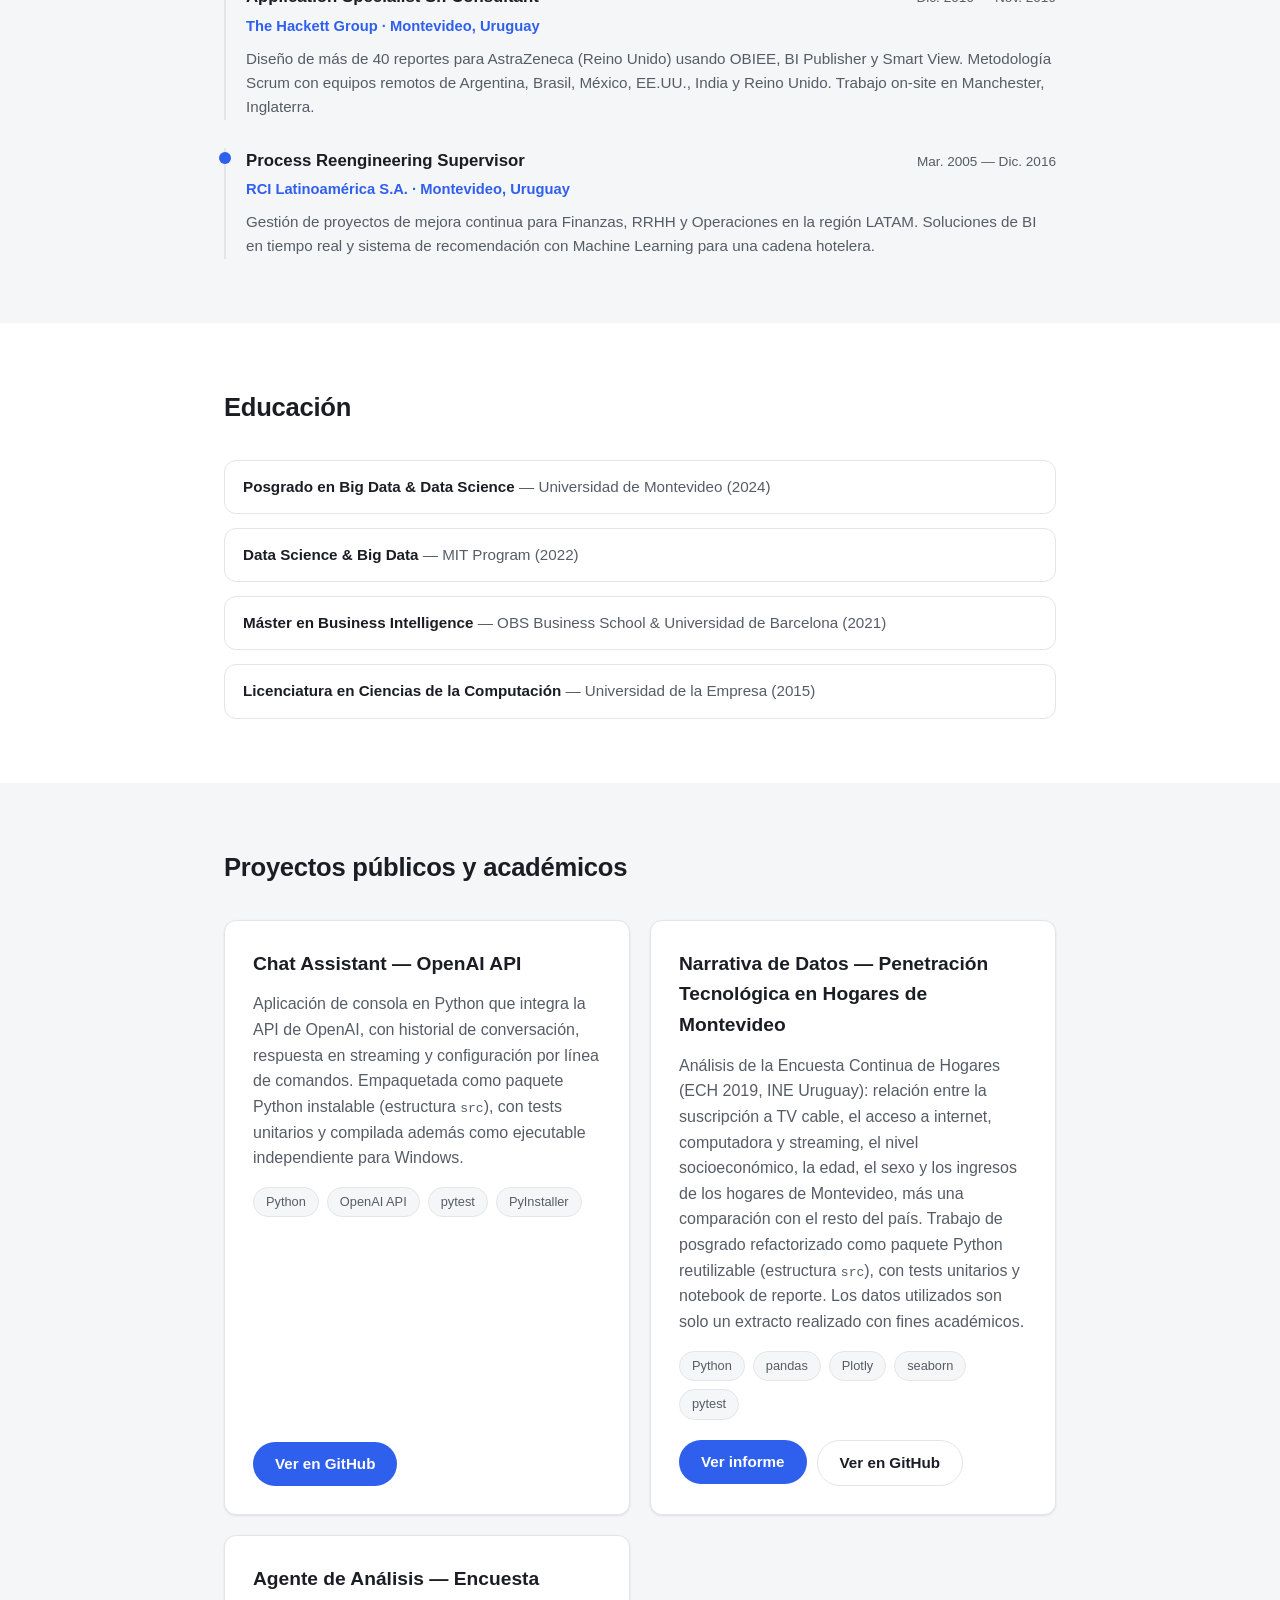
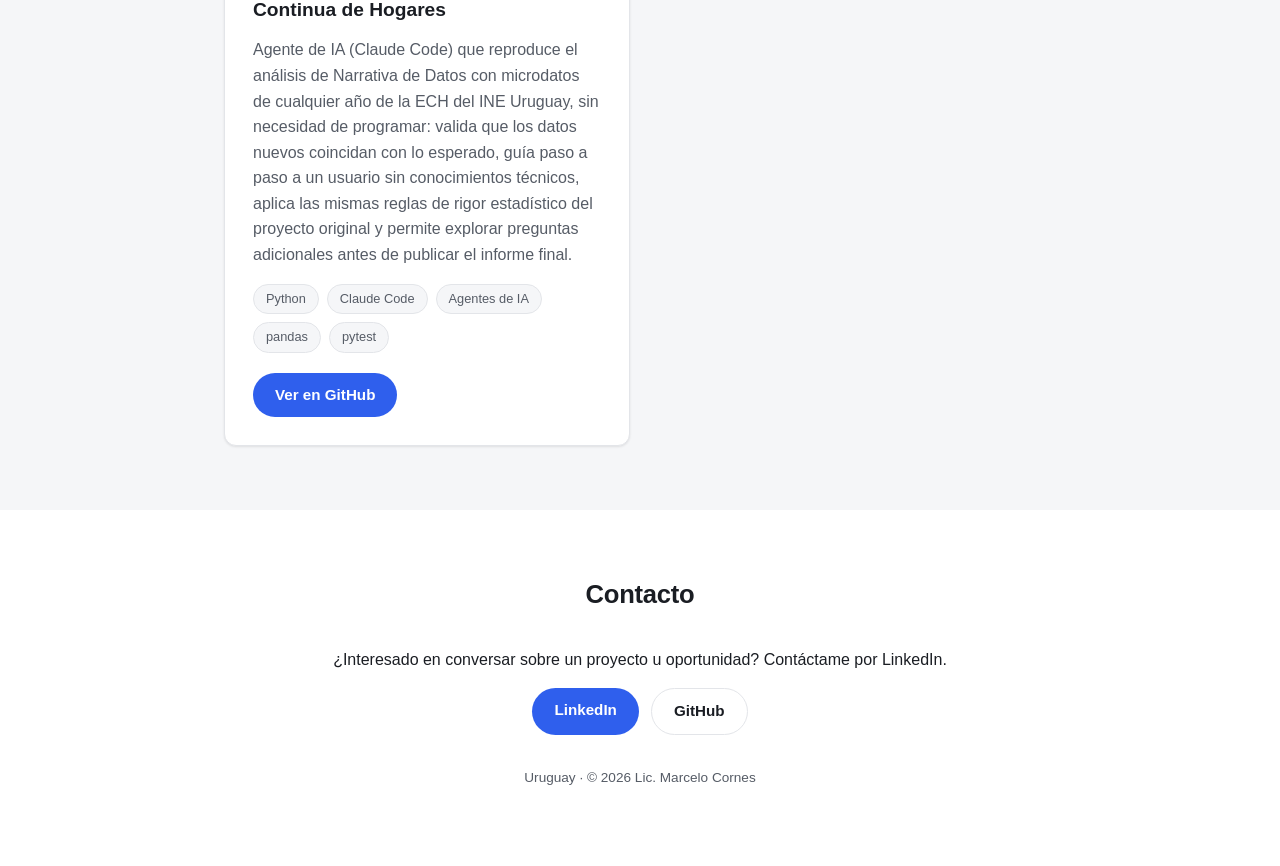
==== commit 1fbba857: "Agrega proyecto: Agente de Análisis - Encuesta Continua de Hogares" ====
--- a/index.html
+++ b/index.html
@@ -190,6 +190,30 @@
           </div>
         </div>
 
+        <div class="project-card">
+          <h3>Agente de Análisis — Encuesta Continua de Hogares</h3>
+          <p>
+            Agente de IA (Claude Code) que reproduce el análisis de Narrativa de Datos con
+            microdatos de cualquier año de la ECH del INE Uruguay, sin necesidad de programar:
+            valida que los datos nuevos coincidan con lo esperado, guía paso a paso a un usuario
+            sin conocimientos técnicos, aplica las mismas reglas de rigor estadístico del
+            proyecto original y permite explorar preguntas adicionales antes de publicar el
+            informe final.
+          </p>
+          <div class="tags">
+            <span>Python</span>
+            <span>Claude Code</span>
+            <span>Agentes de IA</span>
+            <span>pandas</span>
+            <span>pytest</span>
+          </div>
+          <div class="card-actions">
+            <a class="btn btn-primary" href="https://github.com/testa10/agente-encuesta-hogares" target="_blank" rel="noopener">
+              Ver en GitHub
+            </a>
+          </div>
+        </div>
+
       </div>
     </div>
   </section>
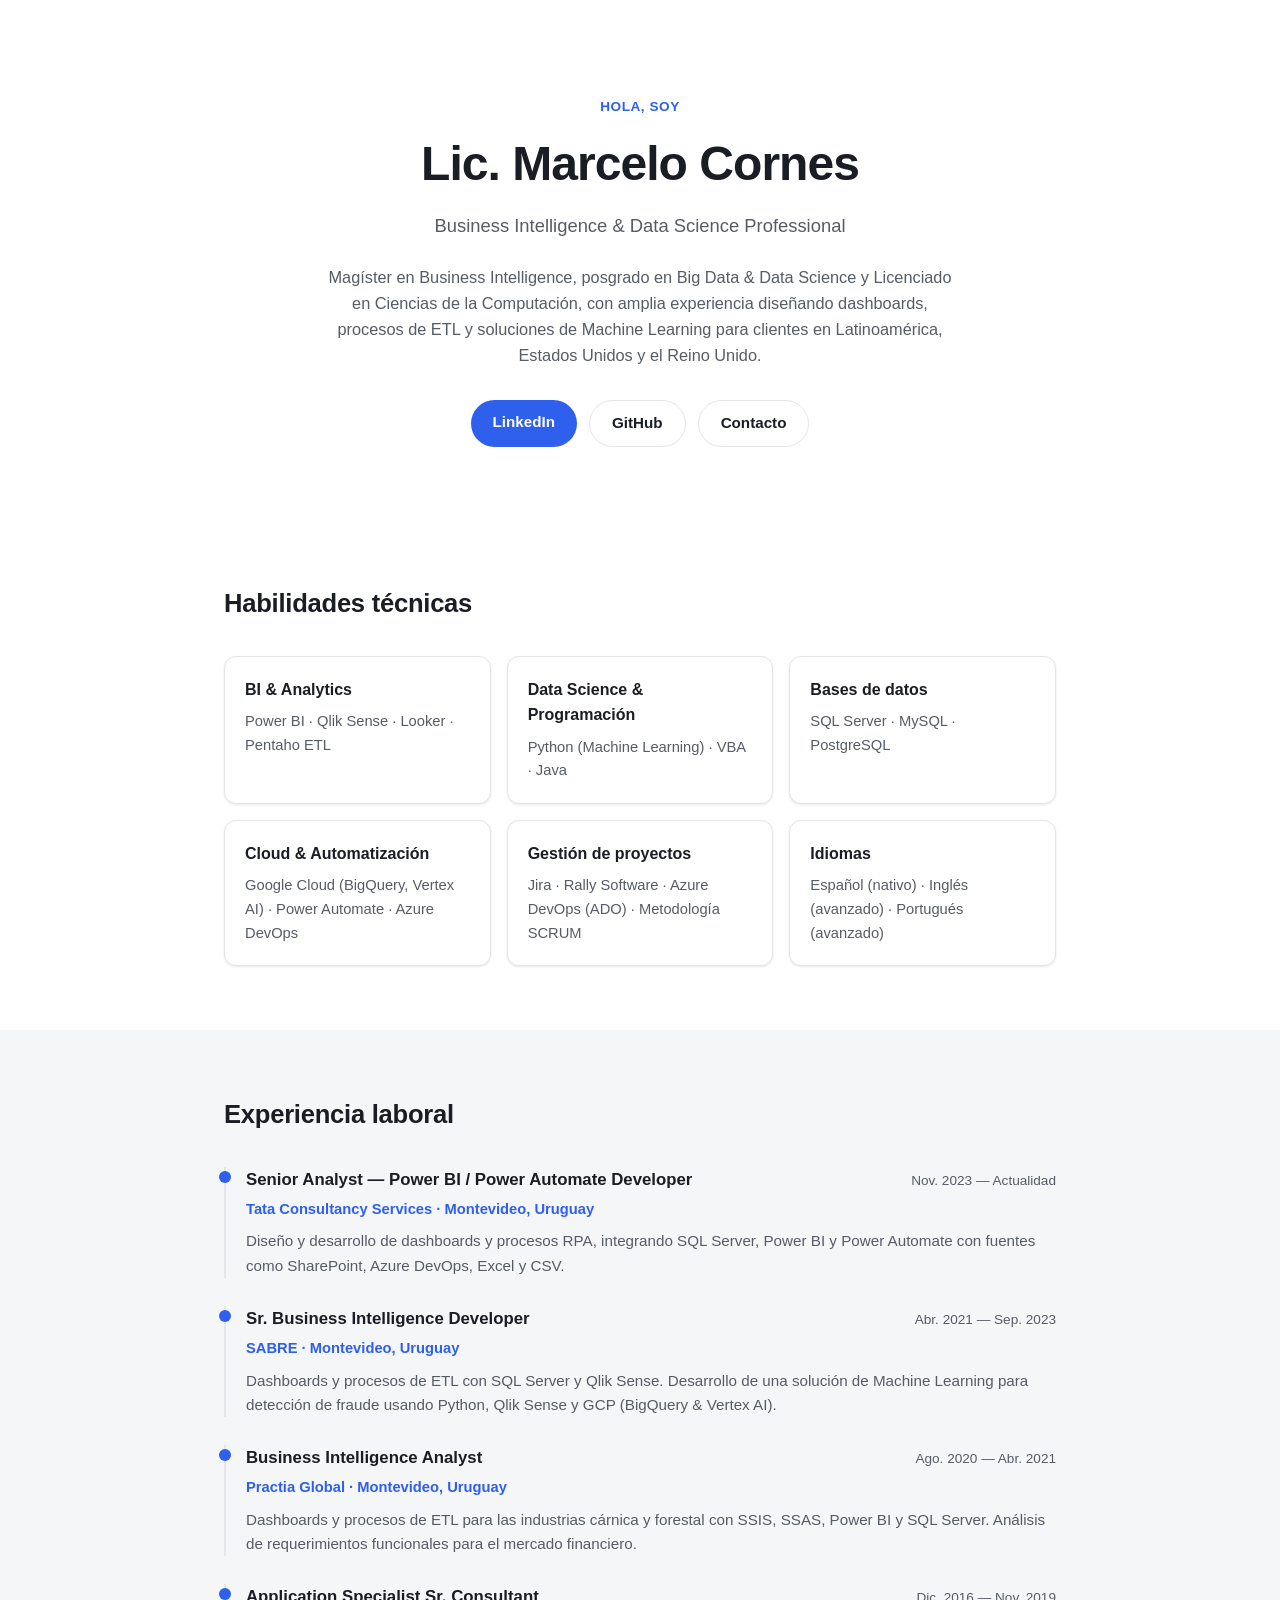
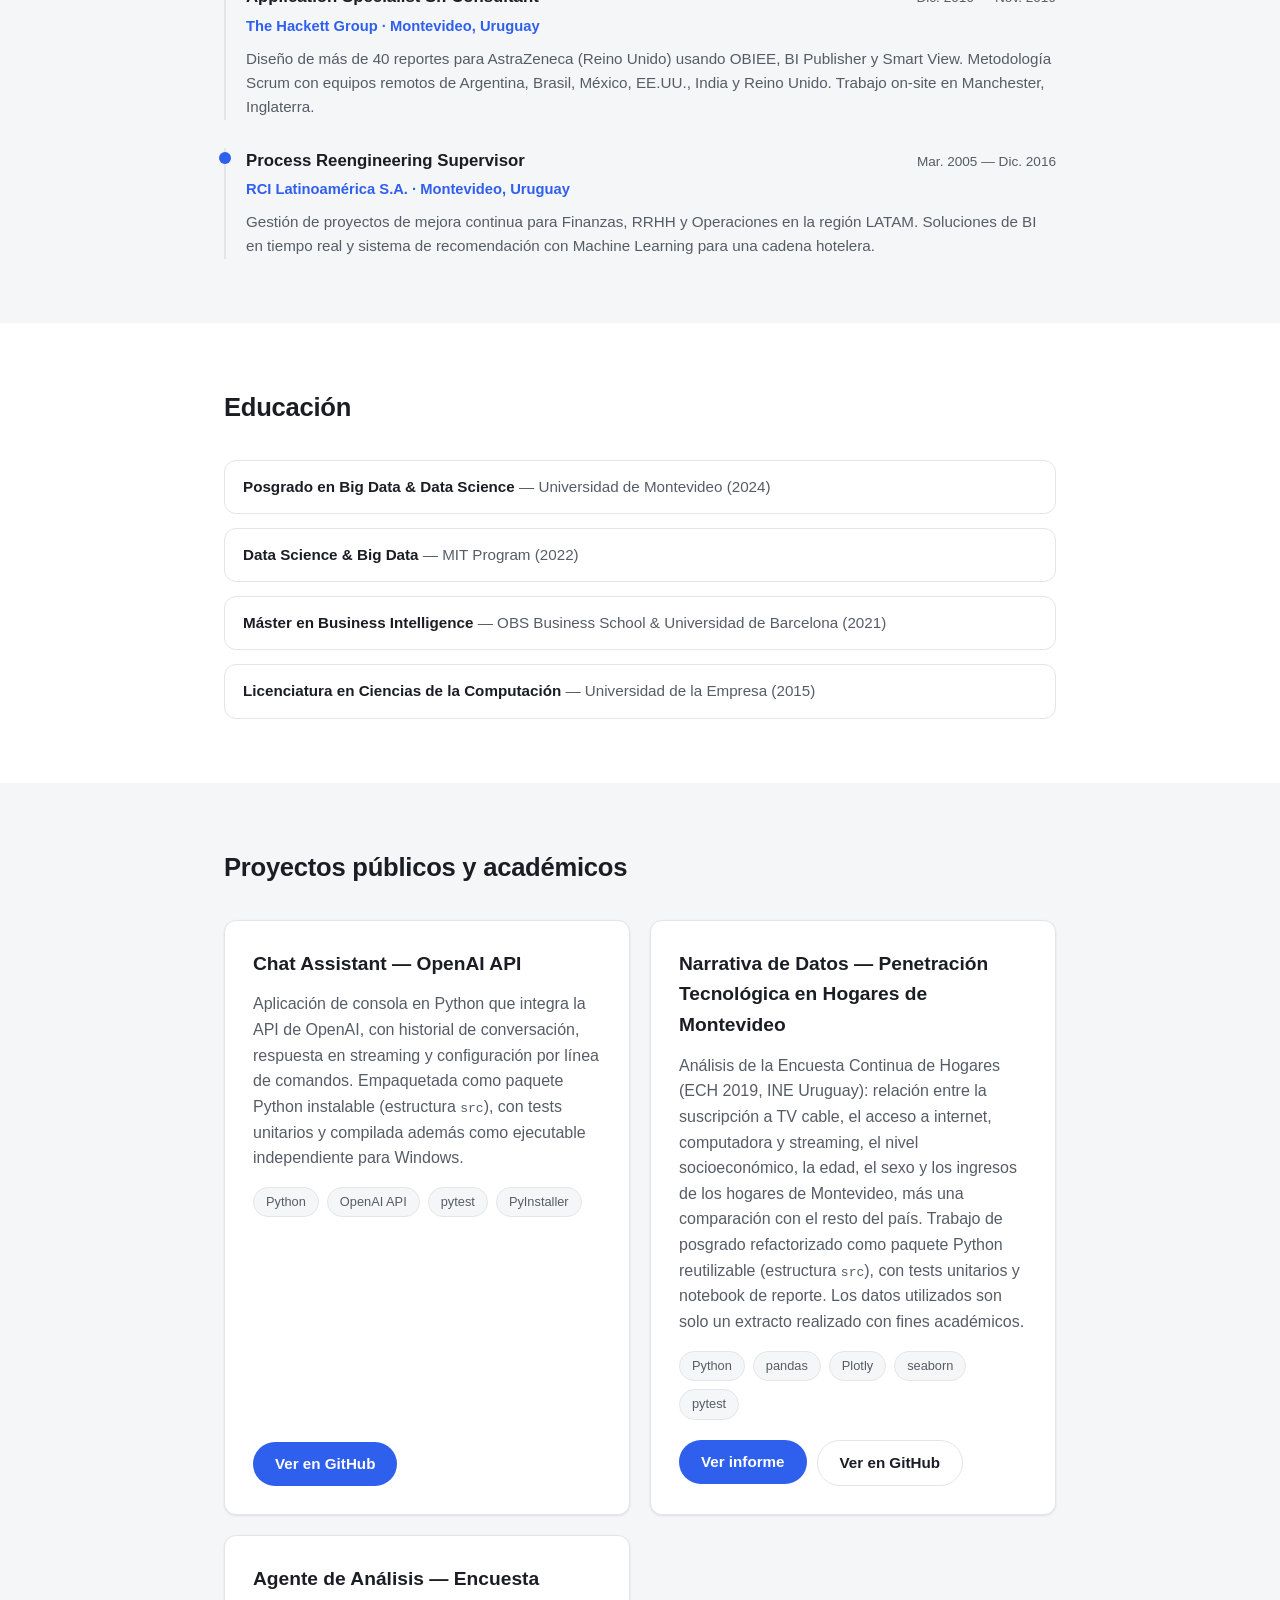
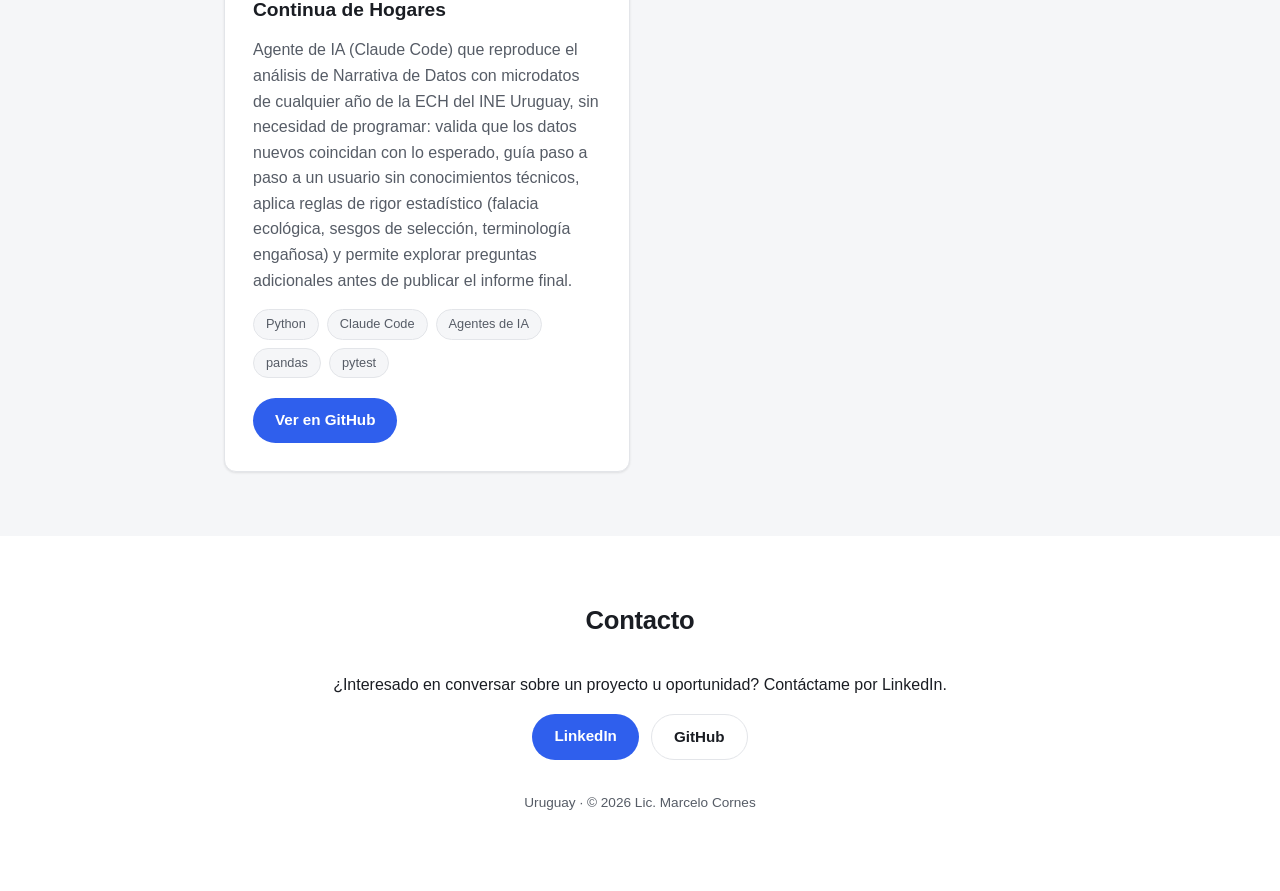
==== commit 0e7bcf53: "Ajusta descripción del proyecto del agente de encuesta de hogares" ====
--- a/index.html
+++ b/index.html
@@ -196,9 +196,9 @@
             Agente de IA (Claude Code) que reproduce el análisis de Narrativa de Datos con
             microdatos de cualquier año de la ECH del INE Uruguay, sin necesidad de programar:
             valida que los datos nuevos coincidan con lo esperado, guía paso a paso a un usuario
-            sin conocimientos técnicos, aplica las mismas reglas de rigor estadístico del
-            proyecto original y permite explorar preguntas adicionales antes de publicar el
-            informe final.
+            sin conocimientos técnicos, aplica reglas de rigor estadístico (falacia
+            ecológica, sesgos de selección, terminología engañosa) y permite explorar
+            preguntas adicionales antes de publicar el informe final.
           </p>
           <div class="tags">
             <span>Python</span>
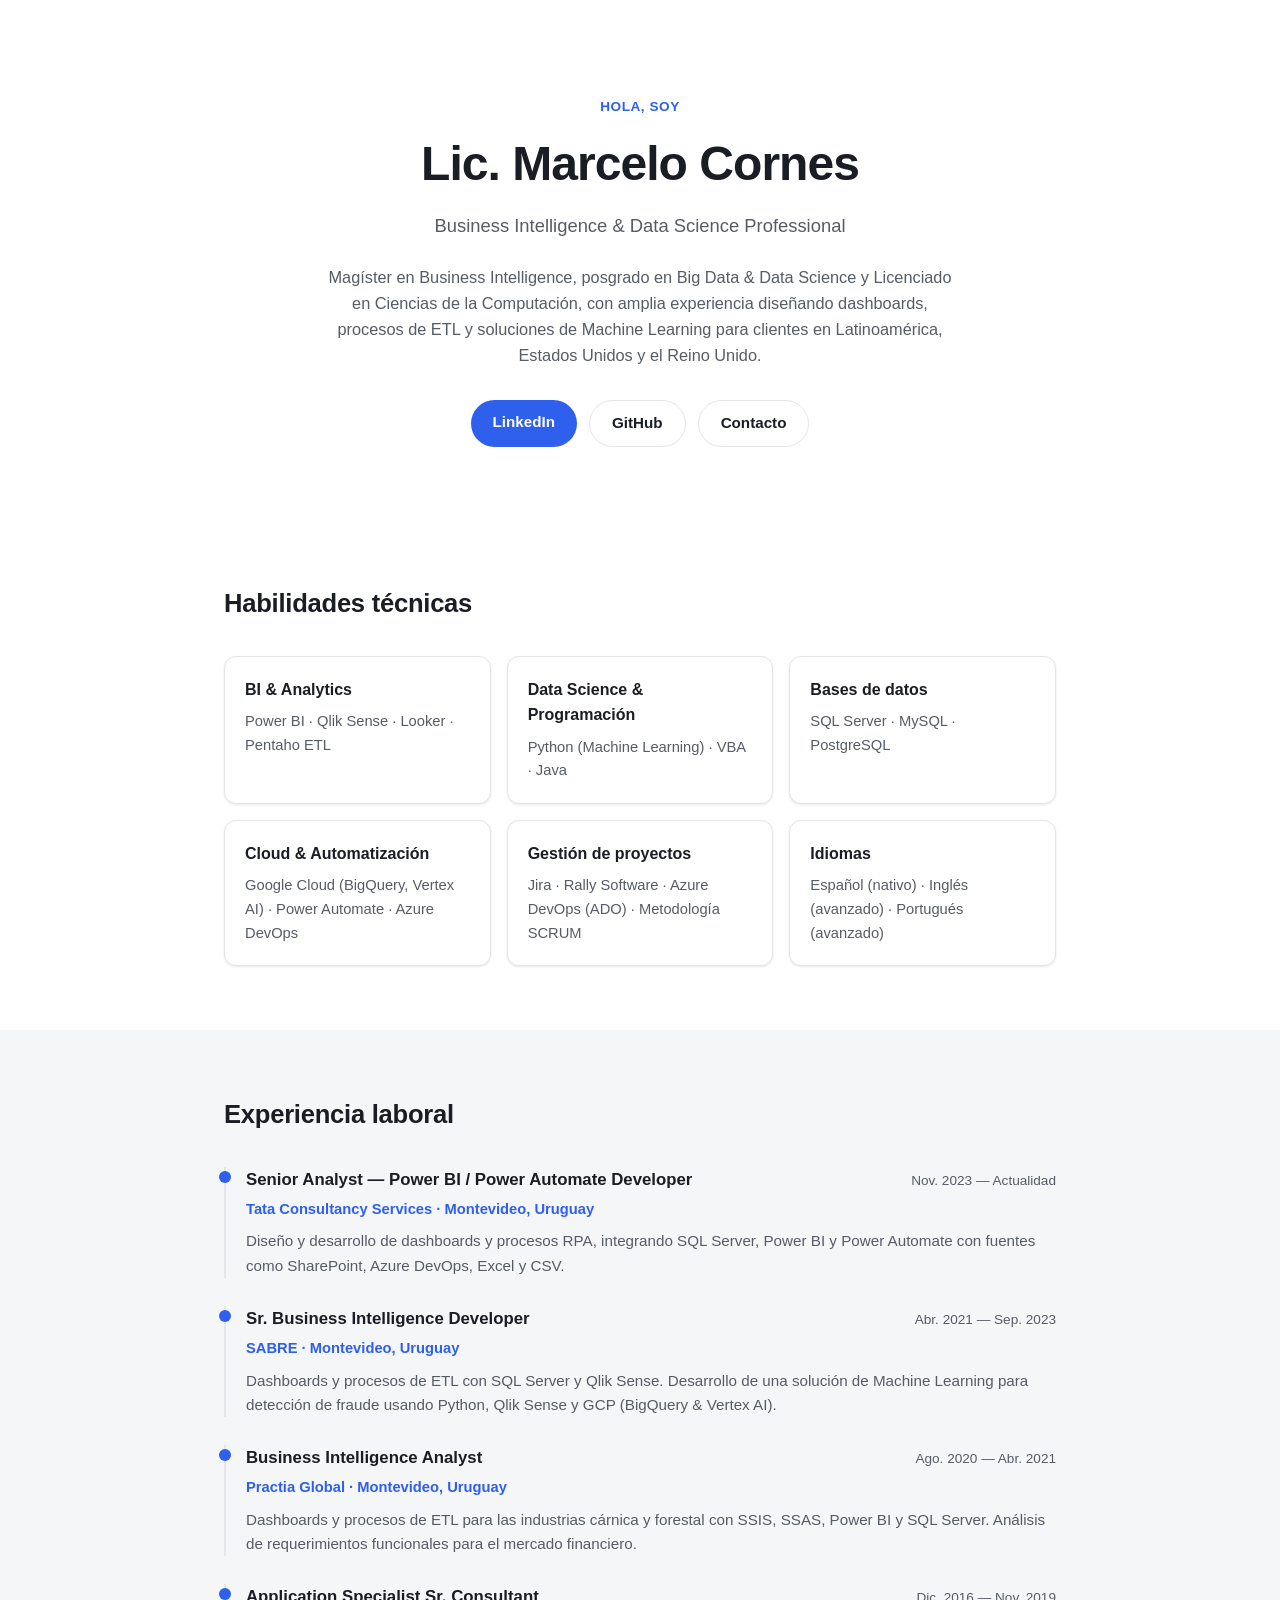
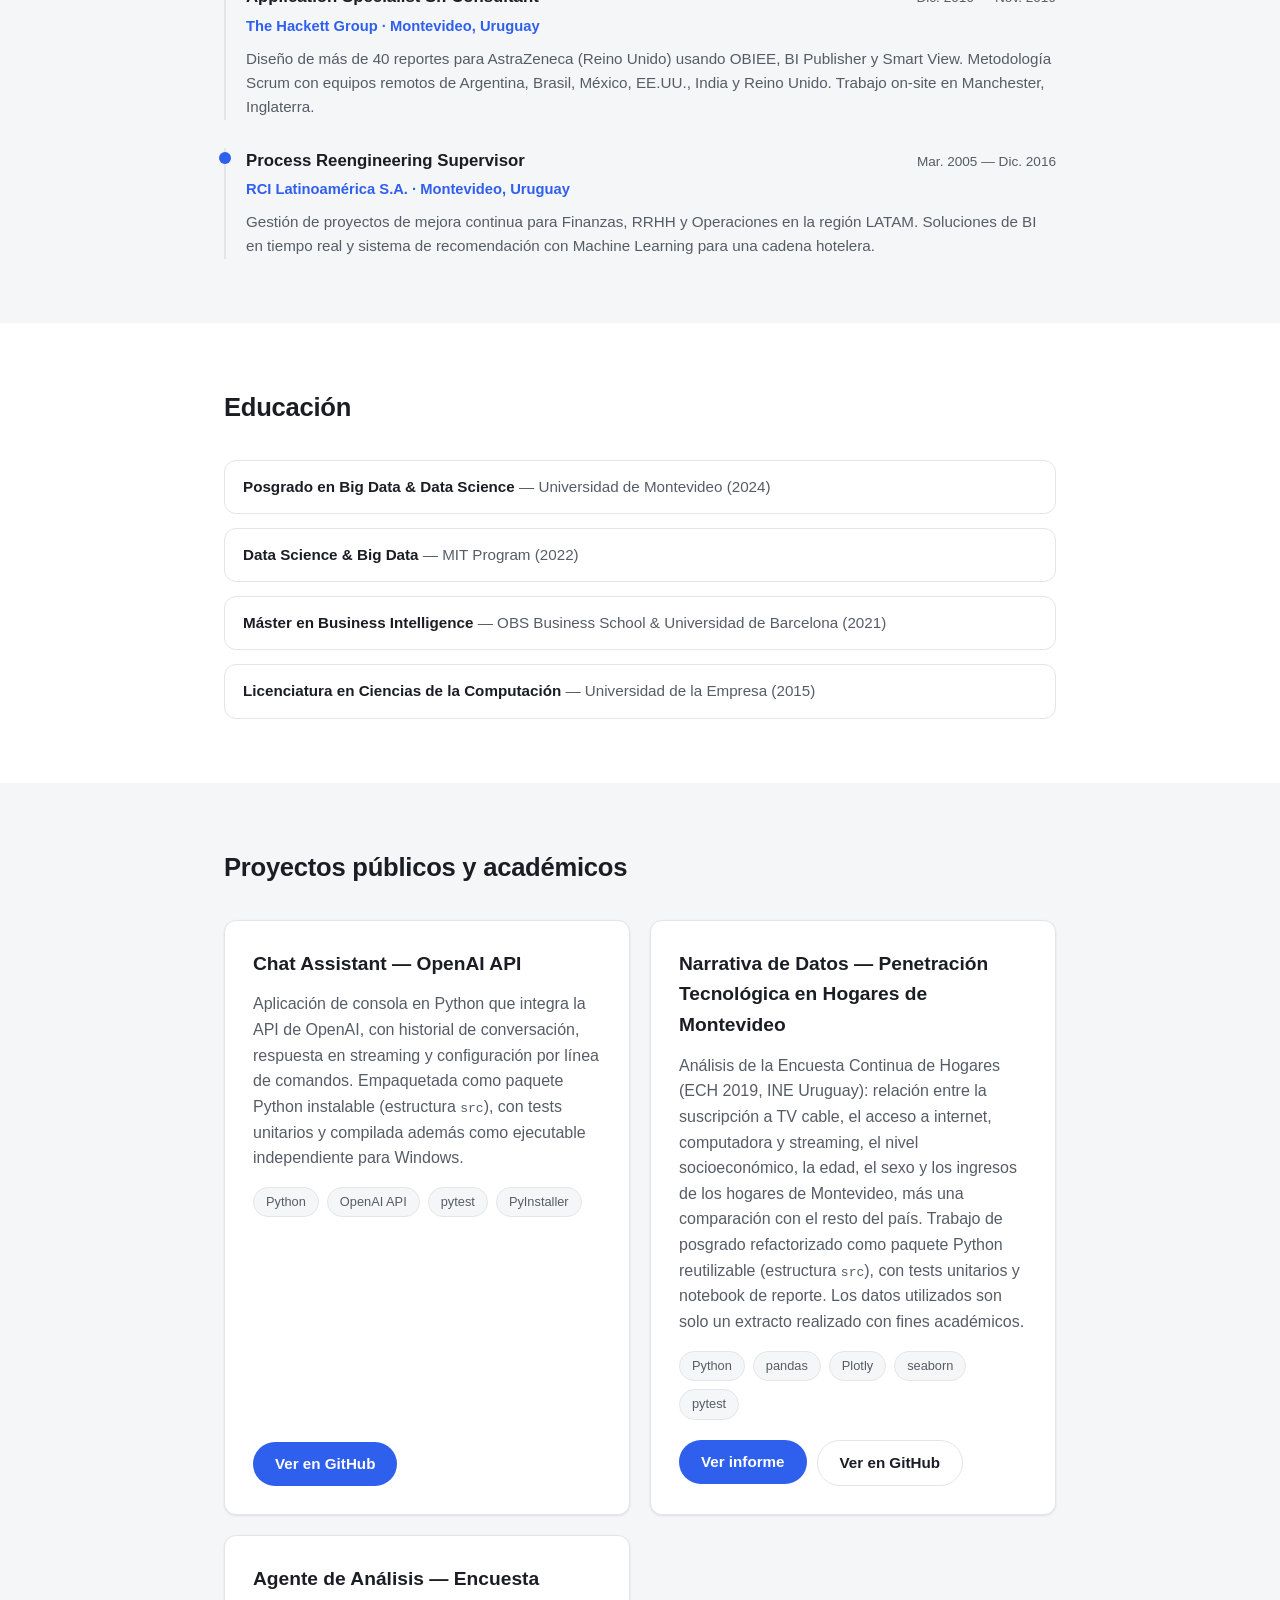
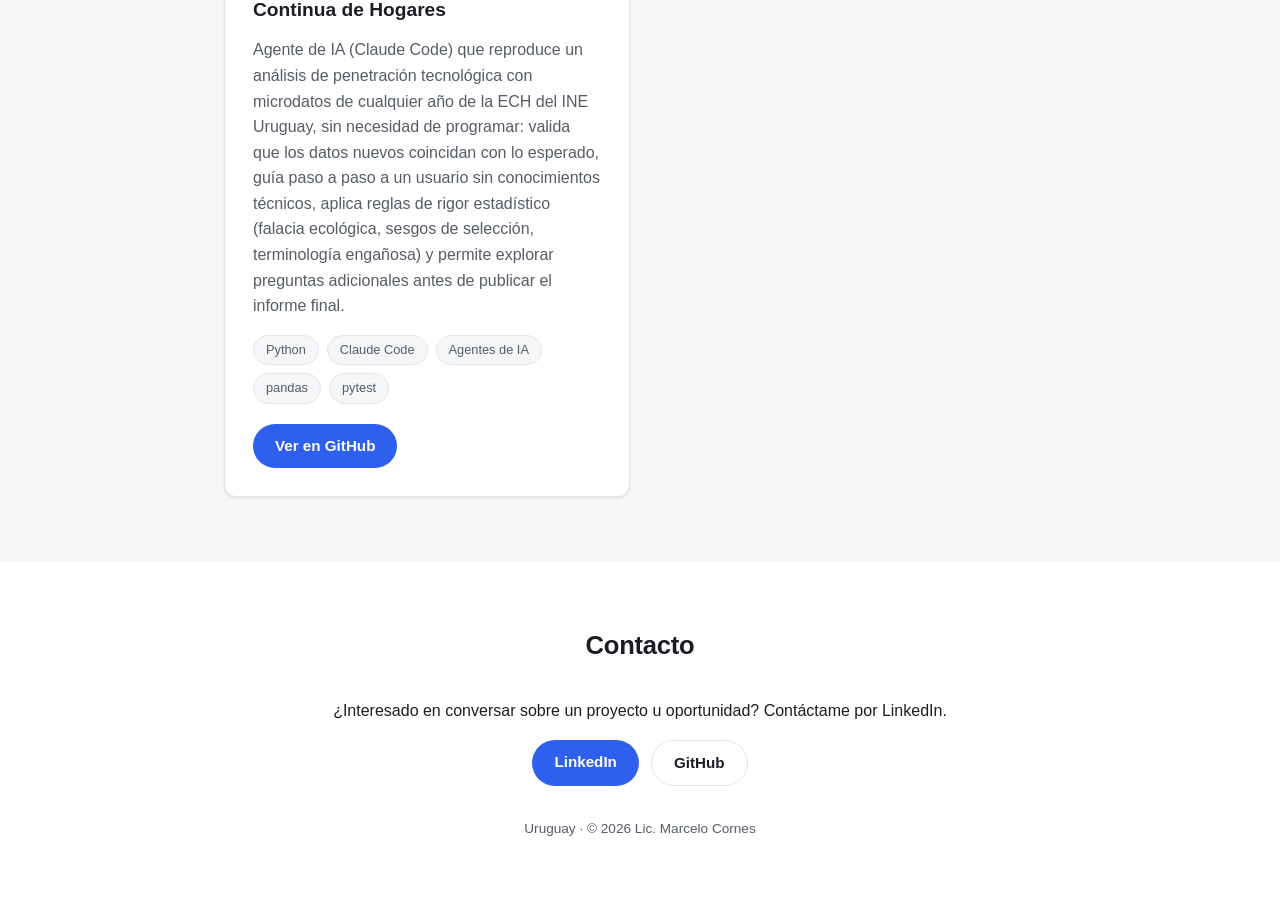
==== commit 2270af24: "Quita referencia al proyecto académico en la descripción del agente" ====
--- a/index.html
+++ b/index.html
@@ -193,8 +193,8 @@
         <div class="project-card">
           <h3>Agente de Análisis — Encuesta Continua de Hogares</h3>
           <p>
-            Agente de IA (Claude Code) que reproduce el análisis de Narrativa de Datos con
-            microdatos de cualquier año de la ECH del INE Uruguay, sin necesidad de programar:
+            Agente de IA (Claude Code) que reproduce un análisis de penetración tecnológica
+            con microdatos de cualquier año de la ECH del INE Uruguay, sin necesidad de programar:
             valida que los datos nuevos coincidan con lo esperado, guía paso a paso a un usuario
             sin conocimientos técnicos, aplica reglas de rigor estadístico (falacia
             ecológica, sesgos de selección, terminología engañosa) y permite explorar
